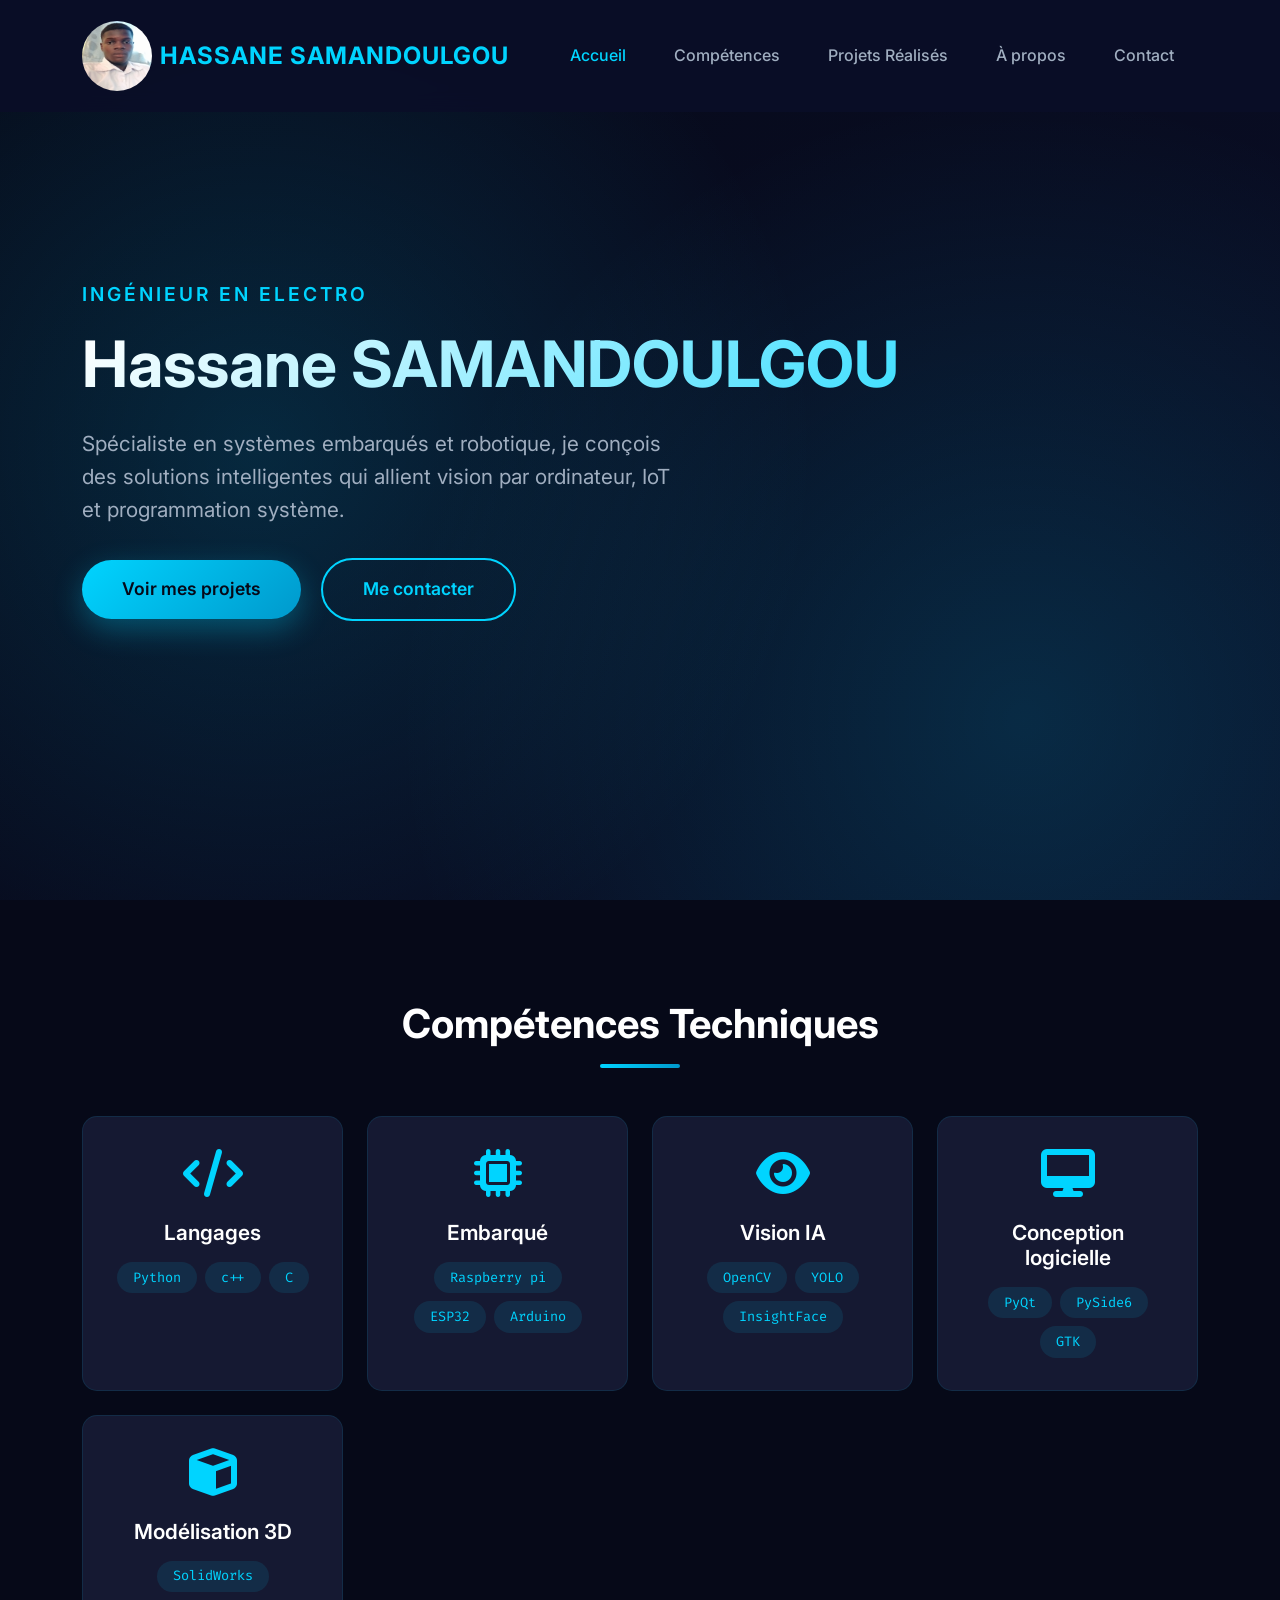
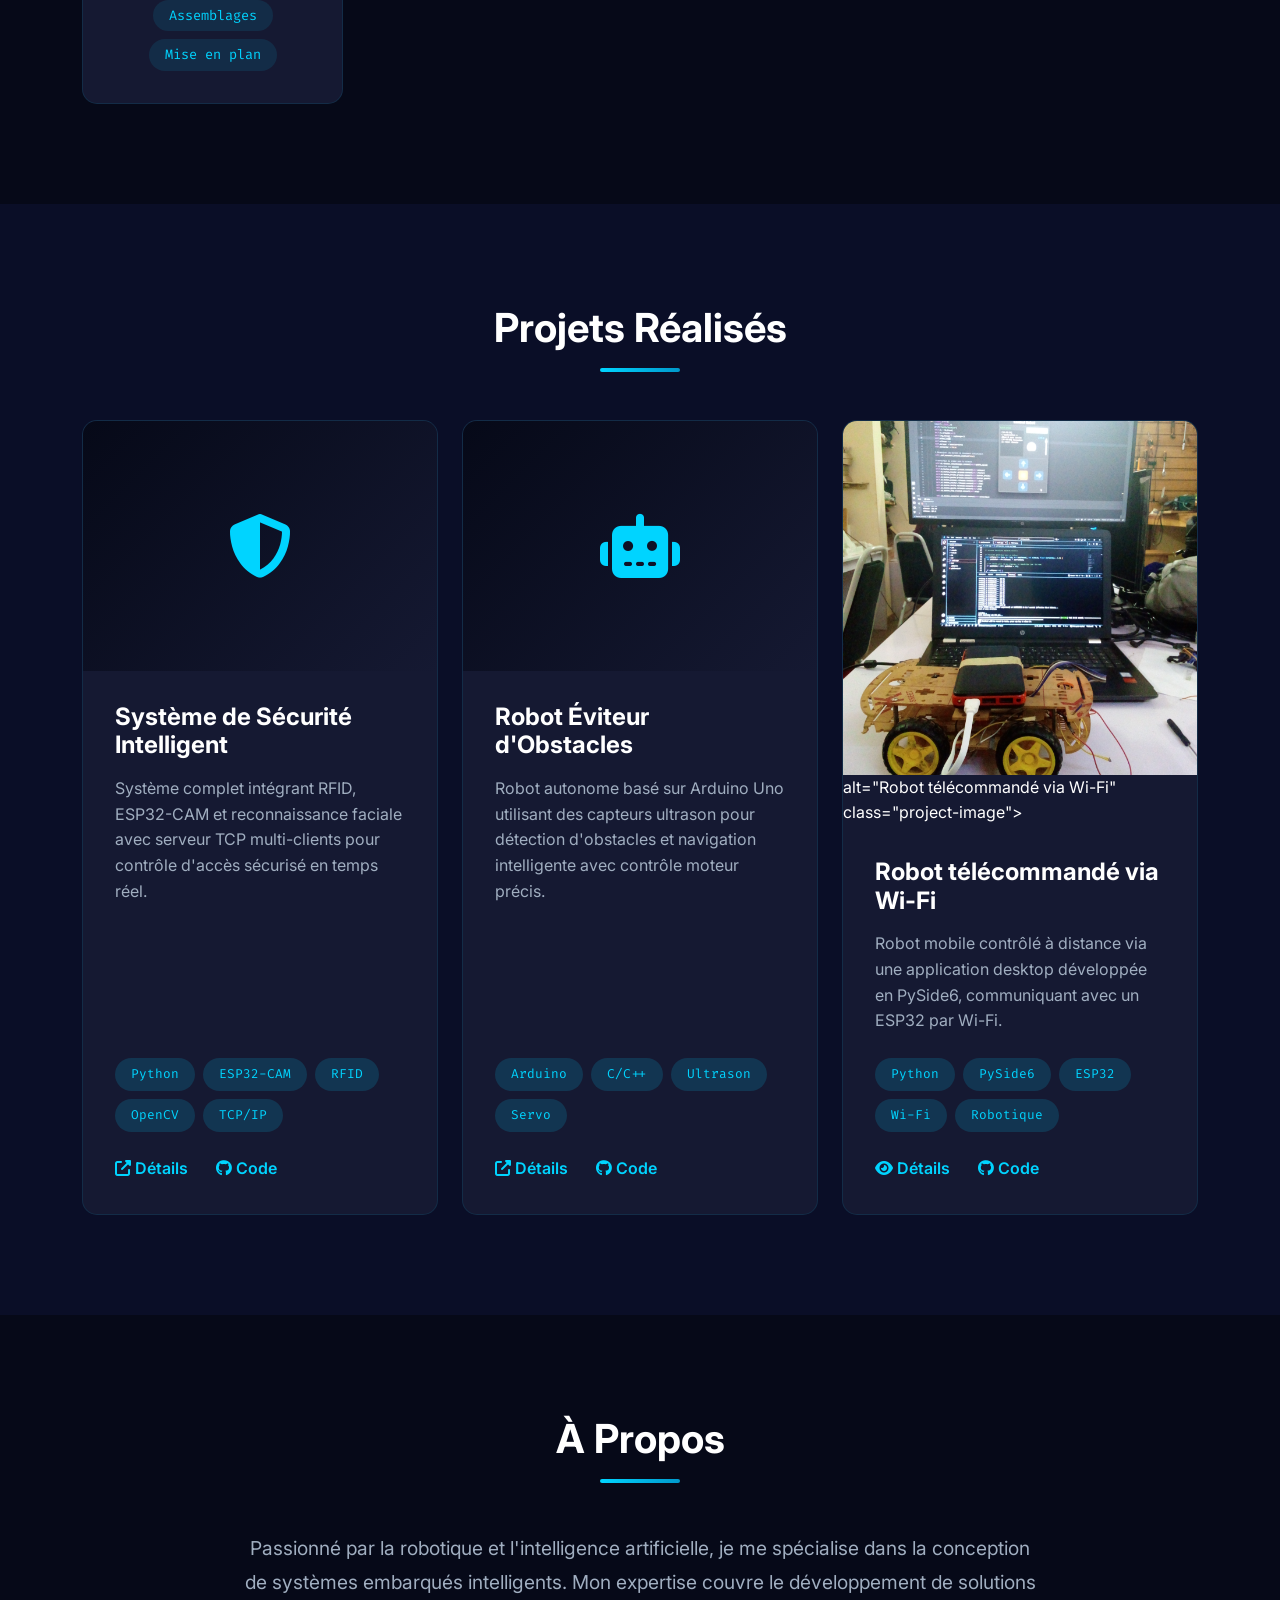
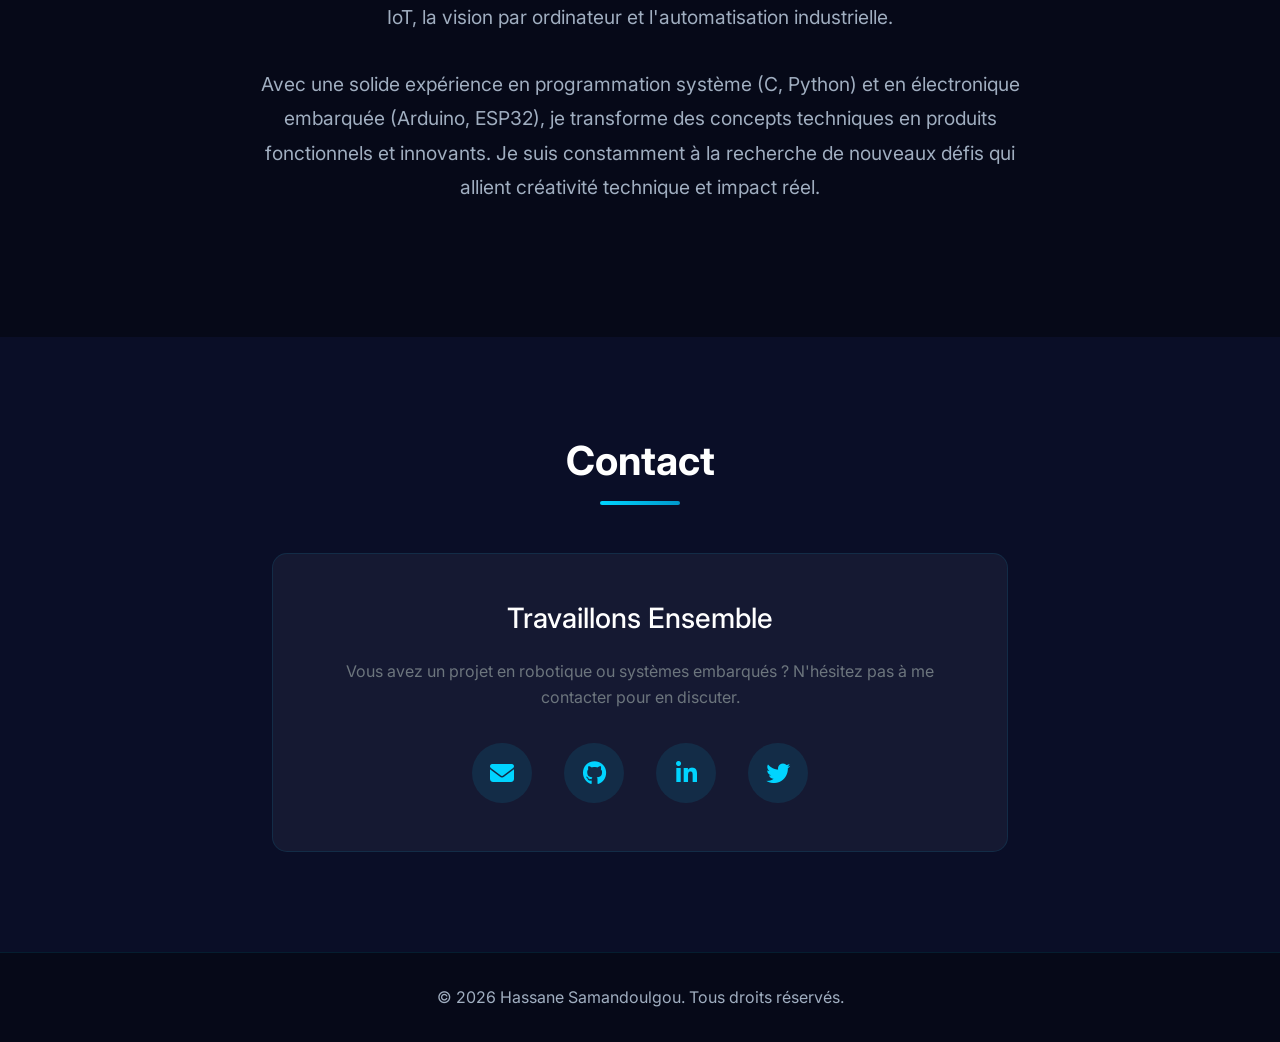
==== index.html @ 075645a4 "corection chemin d'image et video" ====
<!DOCTYPE html>
<html lang="fr">
<head>
    <meta charset="UTF-8">
    <meta name="viewport" content="width=device-width, initial-scale=1.0"> <!--adapte la page à la largeur de l’écran-->
    <meta name="description" content="Portfolio de Hassane Samandoulgou - Ingénieur Robotique & Systèmes Embarqués">
    <title>Hassane Samandoulgou | Ingénieur Robotique</title>
    
    <!-- Bootstrap 5 -->
    <link href="https://cdnjs.cloudflare.com/ajax/libs/bootstrap/5.3.2/css/bootstrap.min.css" rel="stylesheet">
    
    <!-- Font Awesome -->
    <link href="https://cdnjs.cloudflare.com/ajax/libs/font-awesome/6.4.2/css/all.min.css" rel="stylesheet">
    
    <!-- Google Fonts -->
    <link href="https://fonts.googleapis.com/css2?family=Inter:wght@300;400;500;600;700&family=Fira+Code:wght@400;500&display=swap" rel="stylesheet">
    
    <link rel="stylesheet" href="assets/css/style.css">

  

    </head>
<body>

    <!-- ===== Barre de navigation ===== -->
    <nav class="navbar navbar-expand-lg navbar-dark fixed-top"> <!-- déclare une barre de navigation Bootstrap-->
        <div class="container">
            <a class="navbar-brand d-flex align-items-center" href="#hero">
            <!-- Photo d'identité -->
            <img src="assets/images/profile/photo.png" 
                alt="Photo de Hassane Samandoulgou" 
                class="rounded-circle me-2" 
                width="70" 
                height="70">
            
            <span class="fw-bold">Hassane Samandoulgou</span>
        </a>
            <button class="navbar-toggler" type="button" data-bs-toggle="collapse" data-bs-target="#navbarNav"
                    aria-controls="navbarNav" aria-expanded="false" aria-label="Basculer la navigation">
                <span class="navbar-toggler-icon"></span>
            </button>
            <div class="collapse navbar-collapse" id="navbarNav">
                <ul class="navbar-nav ms-auto">
                    <li class="nav-item">
                        <a class="nav-link active" href="#hero">Accueil</a>
                    </li>
                    <li class="nav-item">
                        <a class="nav-link" href="#skills">Compétences</a>
                    </li>
                    <li class="nav-item">
                        <a class="nav-link" href="#projects">Projets Réalisés</a>
                    </li>
                    <li class="nav-item">
                        <a class="nav-link" href="#about">À propos</a>
                    </li>
                    <li class="nav-item">
                        <a class="nav-link" href="#contact">Contact</a>
                    </li>
                </ul>
            </div>
        </div>
    </nav>

    <!-- ===== HERO SECTION ===== -->
    <section id="hero">
        <div class="hero-bg"></div>
        <div class="container">
            <div class="row align-items-center">
                <div class="col-lg-12 hero-content">
                    <p class="hero-subtitle fade-in">Ingénieur en Electronique et Informatique industrielle</p>
                    <h1 class="hero-title fade-in">Hassane SAMANDOULGOU</h1>
                    <p class="hero-description fade-in">
                        Spécialiste en systèmes embarqués et robotique, je conçois des solutions intelligentes 
                        qui allient vision par ordinateur, IoT et programmation système.
                    </p>
                    <div class="fade-in">
                        <a href="#projects" class="btn btn-primary-custom me-3">Voir mes projets</a>
                        <a href="#contact" class="btn btn-outline-custom">Me contacter</a>
                    </div>
                </div>
            </div>
        </div>
    </section>

    <!-- ===== SKILLS SECTION ===== -->
    <section id="skills">
        <div class="container">
            <h2 class="section-title fade-in">Compétences Techniques</h2>
            <div class="row g-4">

            <!-- Création des  Cartes compétences -->

                <!-- Langage de programmation -->
                <div class="col-md-6 col-lg-3">
                    <div class="skill-card fade-in">
                        <i class="fas fa-code skill-icon"></i>
                        <h4>Langages</h4>
                        <div class="skill-tags">
                            <span class="skill-tag">Python</span>
                            <span class="skill-tag">c++</span>
                            <span class="skill-tag">C</span>
                            
                        </div>
                    </div>
                </div>

                <!-- Systeme embarquées -->
                <div class="col-md-6 col-lg-3">
                    <div class="skill-card fade-in">
                        <i class="fas fa-microchip skill-icon"></i>
                        <h4>Embarqué</h4>
                        <div class="skill-tags">
                            <span class="skill-tag">Raspberry pi</span>
                            <span class="skill-tag">ESP32</span>
                            <span class="skill-tag">Arduino</span>

                        </div>
                    </div>
                </div>

                <!-- Vision par ordinateur -->
                <div class="col-md-6 col-lg-3">
                    <div class="skill-card fade-in">
                        <i class="fas fa-eye skill-icon"></i>
                        <h4>Vision IA</h4>
                        <div class="skill-tags">
                            <span class="skill-tag">OpenCV</span>
                            <span class="skill-tag">YOLO</span>
                            <span class="skill-tag">InsightFace</span>
                        </div>
                    </div>
                </div>

                <!-- Conception de logiciels bureautiques -->
                <div class="col-md-6 col-lg-3">
                    <div class="skill-card fade-in">
                        <i class="fas fa-desktop skill-icon"></i>

                        <h4>Conception logicielle</h4>
                        <div class="skill-tags">
                            <span class="skill-tag">PyQt</span>
                            <span class="skill-tag">PySide6</span>
                            <span class="skill-tag">GTK</span>
                        </div>
                    </div>
                </div>

                <!-- Modélisation 3D -->
                <div class="col-md-6 col-lg-3">
                    <div class="skill-card fade-in">
                        <i class="fas fa-cube skill-icon"></i>
                        <h4>Modélisation 3D</h4>
                        <div class="skill-tags">
                            <span class="skill-tag">SolidWorks</span>
                            <span class="skill-tag">Assemblages</span>
                            <span class="skill-tag">Mise en plan</span>
                        </div>
                    </div>
                </div>



            </div>
        </div>
    </section>

    <!-- ===== PROJECTS SECTION ===== -->
    <section id="projects">
        <div class="container">
            <h2 class="section-title fade-in">Projets Réalisés</h2>
            <div class="row g-4">
                <!-- Project 1 -->
                <div class="col-lg-4 col-md-6">
                    <div class="project-card fade-in">
                        <div class="project-image">
                            <i class="fas fa-shield-alt"></i>
                        </div>
                        <div class="project-content">
                            <h3 class="project-title">Système de Sécurité Intelligent</h3>
                            <p class="project-description">
                                Système complet intégrant RFID, ESP32-CAM et reconnaissance faciale avec serveur 
                                TCP multi-clients pour contrôle d'accès sécurisé en temps réel.
                            </p>
                            <div class="project-tags">
                                <span class="project-tag">Python</span>
                                <span class="project-tag">ESP32-CAM</span>
                                <span class="project-tag">RFID</span>
                                <span class="project-tag">OpenCV</span>
                                <span class="project-tag">TCP/IP</span>
                            </div>
                            <div class="project-links">
                                <a href="#"><i class="fas fa-external-link-alt"></i> Détails</a>
                                <a href="#"><i class="fab fa-github"></i> Code</a>
                            </div>
                        </div>
                    </div>
                </div>

                <!-- Project 2 -->
                <div class="col-lg-4 col-md-6">
                    <div class="project-card fade-in">
                        <div class="project-image">
                            <i class="fas fa-robot"></i>
                        </div>
                        <div class="project-content">
                            <h3 class="project-title">Robot Éviteur d'Obstacles</h3>
                            <p class="project-description">
                                Robot autonome basé sur Arduino Uno utilisant des capteurs ultrason pour 
                                détection d'obstacles et navigation intelligente avec contrôle moteur précis.
                            </p>
                            <div class="project-tags">
                                <span class="project-tag">Arduino</span>
                                <span class="project-tag">C/C++</span>
                                <span class="project-tag">Ultrason</span>
                                <span class="project-tag">Servo</span>
                            </div>
                            <div class="project-links">
                                <a href="#"><i class="fas fa-external-link-alt"></i> Détails</a>
                                <a href="#"><i class="fab fa-github"></i> Code</a>
                            </div>
                        </div>
                    </div>
                </div>

                <!-- Robot teléguider -->
<!-- Robot télécommandé -->
<div class="col-lg-4 col-md-6">
    <div class="project-card fade-in">

                <!-- Image du projet -->
                <img src="assets/robot_telecomander/robot.jpg" alt="Robot Télécommande">
                    alt="Robot télécommandé via Wi-Fi"
                    class="project-image">
                <div class="project-content">
                    <h3 class="project-title">Robot télécommandé via Wi-Fi</h3>
                    <p class="project-description">
                        Robot mobile contrôlé à distance via une application desktop
                        développée en PySide6, communiquant avec un ESP32 par Wi-Fi.
                    </p>
                    <div class="project-tags">
                        <span class="project-tag">Python</span>
                        <span class="project-tag">PySide6</span>
                        <span class="project-tag">ESP32</span>
                        <span class="project-tag">Wi-Fi</span>
                        <span class="project-tag">Robotique</span>
                    </div>
                    <div class="project-links">
                        <a href="projects/robot-telecommande.html">
                            <i class="fas fa-eye"></i> Détails
                        </a>
                        <a href="https://github.com/SamKader/robot-telecomander.git"
                        target="_blank" rel="noopener noreferrer">
                            <i class="fab fa-github"></i> Code
                        </a>
                    </div>
                </div>
            </div>
        </div>


            </div>
        </div>
    </section>

    <!-- ===== ABOUT SECTION ===== -->
    <section id="about">
        <div class="container">
            <h2 class="section-title fade-in">À Propos</h2>
            <div class="about-content fade-in">
                <p class="about-text">
                    Passionné par la robotique et l'intelligence artificielle, je me spécialise dans la conception 
                    de systèmes embarqués intelligents. Mon expertise couvre le développement de solutions IoT, 
                    la vision par ordinateur et l'automatisation industrielle.
                </p>
                <p class="about-text">
                    Avec une solide expérience en programmation système (C, Python) et en électronique embarquée 
                    (Arduino, ESP32), je transforme des concepts techniques en produits fonctionnels et innovants. 
                    Je suis constamment à la recherche de nouveaux défis qui allient créativité technique et impact réel.
                </p>
            </div>
        </div>
    </section>

    <!-- ===== CONTACT SECTION ===== -->
    <section id="contact">
        <div class="container">
            <h2 class="section-title fade-in">Contact</h2>
            <div class="row justify-content-center">
                <div class="col-lg-8">
                    <div class="contact-card fade-in">
                        <h3 class="mb-4">Travaillons Ensemble</h3>
                        <p class="text-secondary mb-4">
                            Vous avez un projet en robotique ou systèmes embarqués ? 
                            N'hésitez pas à me contacter pour en discuter.
                        </p>
                        <div class="social-links">
                            <a href="mailto:kadersamandoulgou15@gmail.com" class="social-link" title="Email">
                                <i class="fas fa-envelope"></i>
                            </a>
                            <a href="https://github.com/SamKader" class="social-link" title="GitHub" target="_blank" rel="noopener noreferrer">
                                <i class="fab fa-github"></i>
                            </a>
                            <a href="https://www.linkedin.com/in/hassane-samandoulgou-aab834370" class="social-link" title="LinkedIn" target="_blank" rel="noopener noreferrer">
                                <i class="fab fa-linkedin-in"></i>
                            </a>
                            <a href="https://twitter.com/kadersamandoulgou" class="social-link" title="Twitter" target="_blank" rel="noopener noreferrer">
                                <i class="fab fa-twitter"></i>
                            </a>
                        </div>
                    </div>
                </div>
            </div>
        </div>
    </section>

    <!-- ===== FOOTER ===== -->
    <footer>
        <div class="container">
            <p>&copy; 2026 Hassane Samandoulgou. Tous droits réservés.</p>
        </div>
    </footer>

    <!-- Bootstrap JS -->
    <script src="https://cdnjs.cloudflare.com/ajax/libs/bootstrap/5.3.2/js/bootstrap.bundle.min.js"></script>
    <script src="assets/js/script.js"></script>
</body>
</html>
---- assets/css/style.css ----
/* ===== VARIABLES & RESET ===== */
        :root {
            --primary-color: #00d4ff;
            --secondary-color: #0099cc;
            --bg-dark: #0a0e27;
            --bg-darker: #060918;
            --bg-card: #151932;
            --text-primary: #ffffff;
            --text-secondary: #a0aec0;
            --accent-glow: rgba(0, 212, 255, 0.15);
        }

        * {
            margin: 0;
            padding: 0;
            box-sizing: border-box;
        }

        body {
            font-family: 'Inter', sans-serif;
            background-color: var(--bg-dark);
            color: var(--text-primary);
            line-height: 1.6;
            overflow-x: hidden;
        }

        /* ===== SCROLLBAR ===== */
        ::-webkit-scrollbar {
            width: 10px;
        }

        ::-webkit-scrollbar-track {
            background: var(--bg-darker);
        }

        ::-webkit-scrollbar-thumb {
            background: var(--primary-color);
            border-radius: 5px;
        }

        /* ===== NAVBAR ===== */
        .navbar {
            background: rgba(10, 14, 39, 0.95);
            backdrop-filter: blur(10px);
            padding: 1rem 0;
            transition: all 0.3s ease;
        }

        .navbar.scrolled {
            box-shadow: 0 4px 30px rgba(0, 212, 255, 0.1);
        }

        .navbar-brand {
            font-weight: 700;
            font-size: 1.5rem;
            color: var(--primary-color) !important;
            text-transform: uppercase;
            letter-spacing: 1px;
        }

        .nav-link {
            color: var(--text-secondary) !important;
            font-weight: 500;
            margin: 0 1rem;
            transition: all 0.3s ease;
            position: relative;
        }

        .nav-link:hover, .nav-link.active {
            color: var(--primary-color) !important;
        }

        .nav-link::after {
            content: '';
            position: absolute;
            bottom: -5px;
            left: 0;
            width: 0;
            height: 2px;
            background: var(--primary-color);
            transition: width 0.3s ease;
        }

        .nav-link:hover::after {
            width: 100%;
        }

        /* ===== HERO SECTION ===== */
        #hero {
            min-height: 100vh;
            display: flex;
            align-items: center;
            position: relative;
            background: linear-gradient(135deg, var(--bg-darker) 0%, var(--bg-dark) 100%);
            overflow: hidden;
        }

        .hero-bg {
            position: absolute;
            top: 0;
            left: 0;
            width: 100%;
            height: 100%;
            background-image: 
                radial-gradient(circle at 20% 50%, var(--accent-glow) 0%, transparent 50%),
                radial-gradient(circle at 80% 80%, var(--accent-glow) 0%, transparent 50%);
            animation: float 10s ease-in-out infinite;
        }

        @keyframes float {
            0%, 100% { transform: translateY(0px); }
            50% { transform: translateY(-20px); }
        }

        .hero-content {
            position: relative;
            z-index: 2;
        }

        .hero-subtitle {
            color: var(--primary-color);
            font-size: 1.2rem;
            font-weight: 600;
            margin-bottom: 1rem;
            text-transform: uppercase;
            letter-spacing: 3px;
        }

        .hero-title {
            font-size: 4rem;
            font-weight: 700;
            margin-bottom: 1.5rem;
            background: linear-gradient(135deg, var(--text-primary) 0%, var(--primary-color) 100%);
            -webkit-background-clip: text;
            -webkit-text-fill-color: transparent;
            background-clip: text;
        }

        .hero-description {
            font-size: 1.3rem;
            color: var(--text-secondary);
            margin-bottom: 2rem;
            max-width: 600px;
        }

        .btn-primary-custom {
            background: linear-gradient(135deg, var(--primary-color) 0%, var(--secondary-color) 100%);
            border: none;
            padding: 1rem 2.5rem;
            font-size: 1.1rem;
            font-weight: 600;
            border-radius: 50px;
            color: var(--bg-darker);
            transition: all 0.3s ease;
            box-shadow: 0 10px 30px rgba(0, 212, 255, 0.3);
        }

        .btn-primary-custom:hover {
            transform: translateY(-3px);
            box-shadow: 0 15px 40px rgba(0, 212, 255, 0.5);
        }

        .btn-outline-custom {
            border: 2px solid var(--primary-color);
            color: var(--primary-color);
            padding: 1rem 2.5rem;
            font-size: 1.1rem;
            font-weight: 600;
            border-radius: 50px;
            background: transparent;
            transition: all 0.3s ease;
        }

        .btn-outline-custom:hover {
            background: var(--primary-color);
            color: var(--bg-darker);
            transform: translateY(-3px);
        }

        /* ===== SECTION STYLES ===== */
        section {
            padding: 100px 0;
            position: relative;
        }

        .section-title {
            font-size: 2.5rem;
            font-weight: 700;
            text-align: center;
            margin-bottom: 3rem;
            position: relative;
        }

        .section-title::after {
            content: '';
            display: block;
            width: 80px;
            height: 4px;
            background: linear-gradient(90deg, var(--primary-color), var(--secondary-color));
            margin: 1rem auto;
            border-radius: 2px;
        }

        /* ===== SKILLS SECTION ===== */
        #skills {
            background: var(--bg-darker);
        }

        .skill-card {
            background: var(--bg-card);
            border-radius: 15px;
            padding: 2rem;
            text-align: center;
            transition: all 0.3s ease;
            border: 1px solid rgba(0, 212, 255, 0.1);
            height: 100%;
        }

        .skill-card:hover {
            transform: translateY(-10px);
            box-shadow: 0 20px 40px rgba(0, 212, 255, 0.2);
            border-color: var(--primary-color);
        }

        .skill-icon {
            font-size: 3rem;
            color: var(--primary-color);
            margin-bottom: 1.5rem;
        }

        .skill-card h4 {
            font-size: 1.3rem;
            font-weight: 600;
            margin-bottom: 1rem;
        }

        .skill-tags {
            display: flex;
            flex-wrap: wrap;
            gap: 0.5rem;
            justify-content: center;
        }

        .skill-tag {
            background: rgba(0, 212, 255, 0.1);
            color: var(--primary-color);
            padding: 0.3rem 1rem;
            border-radius: 20px;
            font-size: 0.85rem;
            font-family: 'Fira Code', monospace;
        }

        /* ===== PROJECTS SECTION ===== */
        .project-card {
            background: var(--bg-card);
            border-radius: 15px;
            overflow: hidden;
            transition: all 0.3s ease;
            border: 1px solid rgba(0, 212, 255, 0.1);
            height: 100%;
            display: flex;
            flex-direction: column;
        }

        .project-card:hover {
            transform: translateY(-10px);
            box-shadow: 0 20px 40px rgba(0, 212, 255, 0.3);
            border-color: var(--primary-color);
        }

        .project-image {
            width: 100%;
            height: 250px;
            object-fit: cover;
            background: linear-gradient(135deg, var(--bg-darker) 0%, var(--bg-card) 100%);
            display: flex;
            align-items: center;
            justify-content: center;
            font-size: 4rem;
            color: var(--primary-color);
        }

        .project-content {
            padding: 2rem;
            flex-grow: 1;
            display: flex;
            flex-direction: column;
        }

        .project-title {
            font-size: 1.5rem;
            font-weight: 700;
            margin-bottom: 1rem;
            color: var(--text-primary);
        }

        .project-description {
            color: var(--text-secondary);
            margin-bottom: 1.5rem;
            flex-grow: 1;
        }

        .project-tags {
            display: flex;
            flex-wrap: wrap;
            gap: 0.5rem;
            margin-bottom: 1.5rem;
        }

        .project-tag {
            background: rgba(0, 212, 255, 0.15);
            color: var(--primary-color);
            padding: 0.4rem 1rem;
            border-radius: 20px;
            font-size: 0.8rem;
            font-family: 'Fira Code', monospace;
        }

        .project-links a {
            color: var(--primary-color);
            text-decoration: none;
            margin-right: 1.5rem;
            font-weight: 600;
            transition: all 0.3s ease;
        }

        .project-links a:hover {
            color: var(--text-primary);
        }

        /* ===== ABOUT SECTION ===== */
        #about {
            background: var(--bg-darker);
        }

        .about-content {
            max-width: 800px;
            margin: 0 auto;
            text-align: center;
        }

        .about-text {
            font-size: 1.2rem;
            color: var(--text-secondary);
            line-height: 1.8;
            margin-bottom: 2rem;
        }

        /* ===== CONTACT SECTION ===== */
        .contact-card {
            background: var(--bg-card);
            border-radius: 15px;
            padding: 3rem;
            text-align: center;
            border: 1px solid rgba(0, 212, 255, 0.1);
            transition: all 0.3s ease;
        }

        .contact-card:hover {
            border-color: var(--primary-color);
            box-shadow: 0 20px 40px rgba(0, 212, 255, 0.2);
        }

        .social-links {
            display: flex;
            justify-content: center;
            gap: 2rem;
            margin-top: 2rem;
        }

        .social-link {
            width: 60px;
            height: 60px;
            border-radius: 50%;
            background: rgba(0, 212, 255, 0.1);
            display: flex;
            align-items: center;
            justify-content: center;
            color: var(--primary-color);
            font-size: 1.5rem;
            transition: all 0.3s ease;
            text-decoration: none;
        }

        .social-link:hover {
            background: var(--primary-color);
            color: var(--bg-darker);
            transform: translateY(-5px);
        }

        /* ===== FOOTER ===== */
        footer {
            background: var(--bg-darker);
            padding: 2rem 0;
            text-align: center;
            border-top: 1px solid rgba(0, 212, 255, 0.1);
        }

        footer p {
            color: var(--text-secondary);
            margin: 0;
        }

        /* ===== ANIMATIONS ===== */
        .fade-in {
            opacity: 0;
            transform: translateY(30px);
            transition: all 0.6s ease;
        }

        .fade-in.visible {
            opacity: 1;
            transform: translateY(0);
        }

        /* ===== RESPONSIVE ===== */
        @media (max-width: 768px) {
            .hero-title {
                font-size: 2.5rem;
            }

            .hero-subtitle {
                font-size: 1rem;
            }

            .hero-description {
                font-size: 1.1rem;
            }

            .section-title {
                font-size: 2rem;
            }

            .btn-primary-custom,
            .btn-outline-custom {
                padding: 0.8rem 2rem;
                font-size: 1rem;
            }

            .nav-link {
                margin: 0.5rem 0;
            }
        }
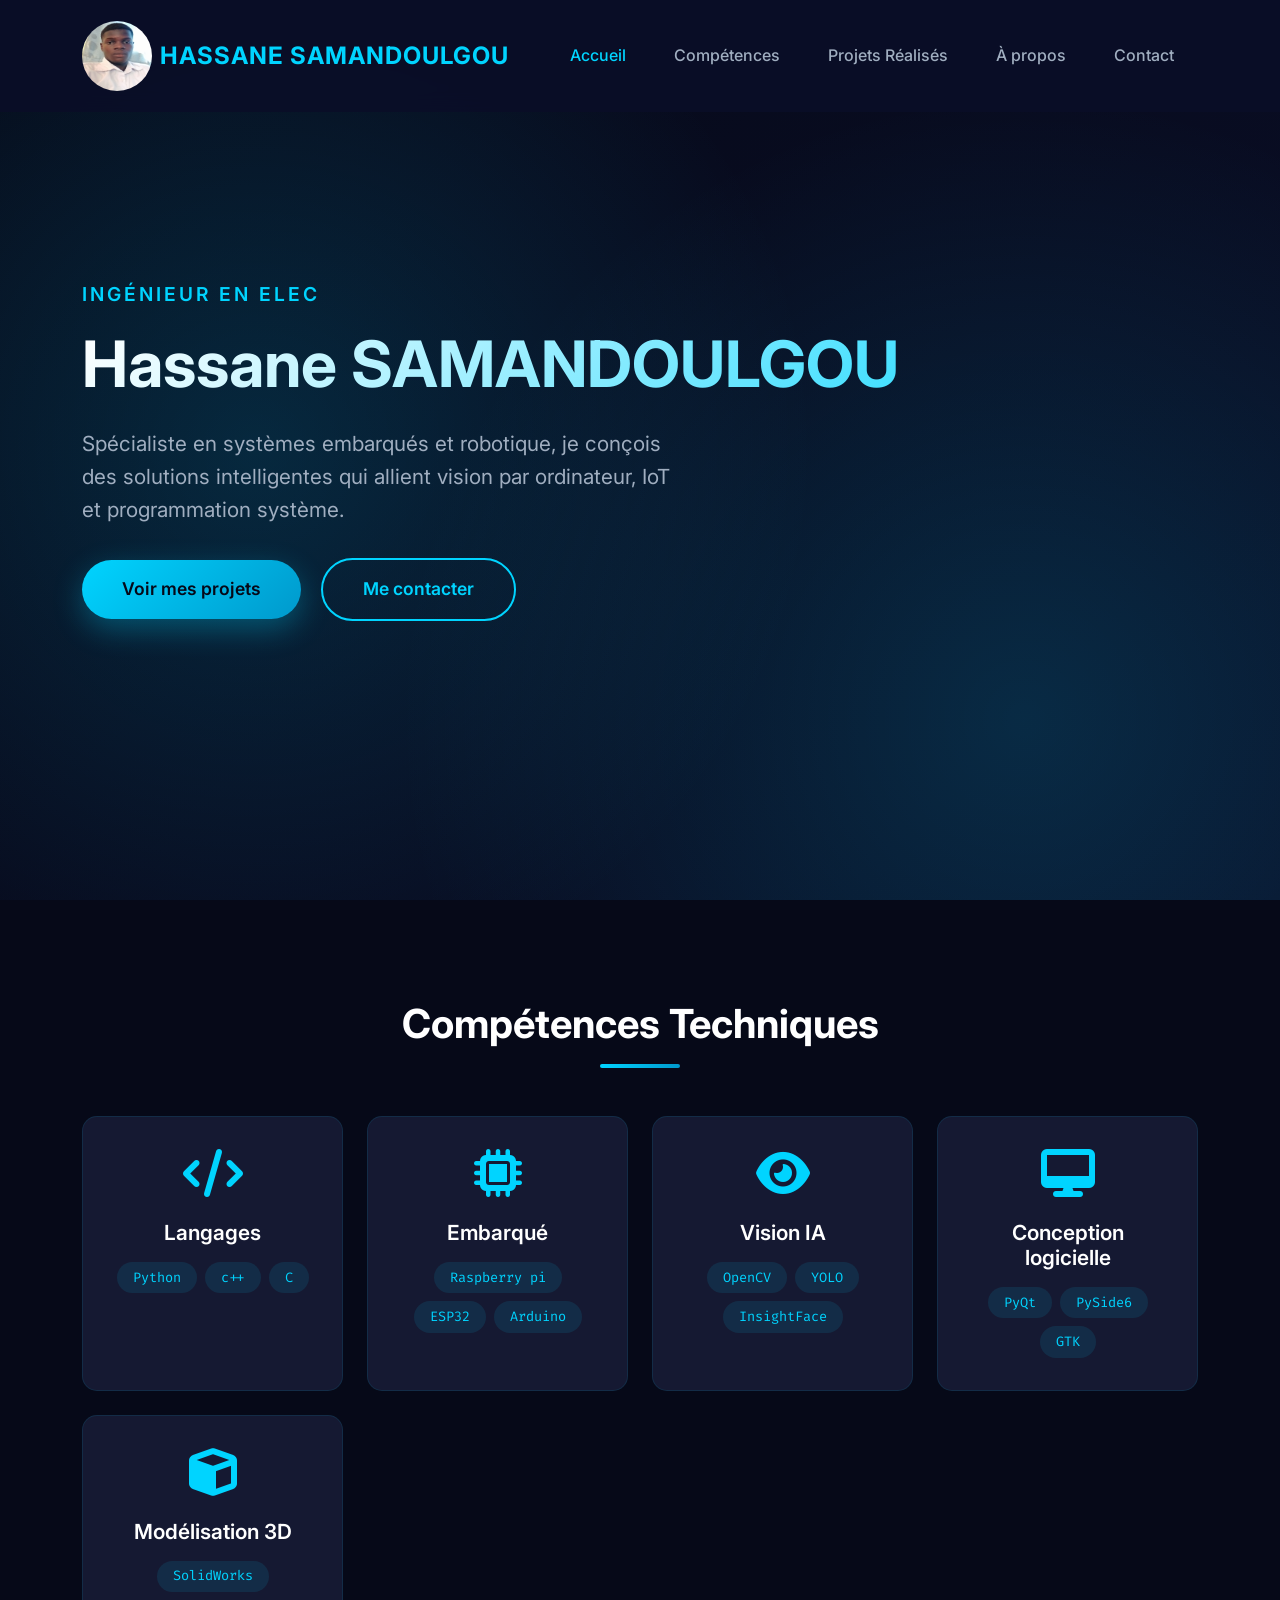
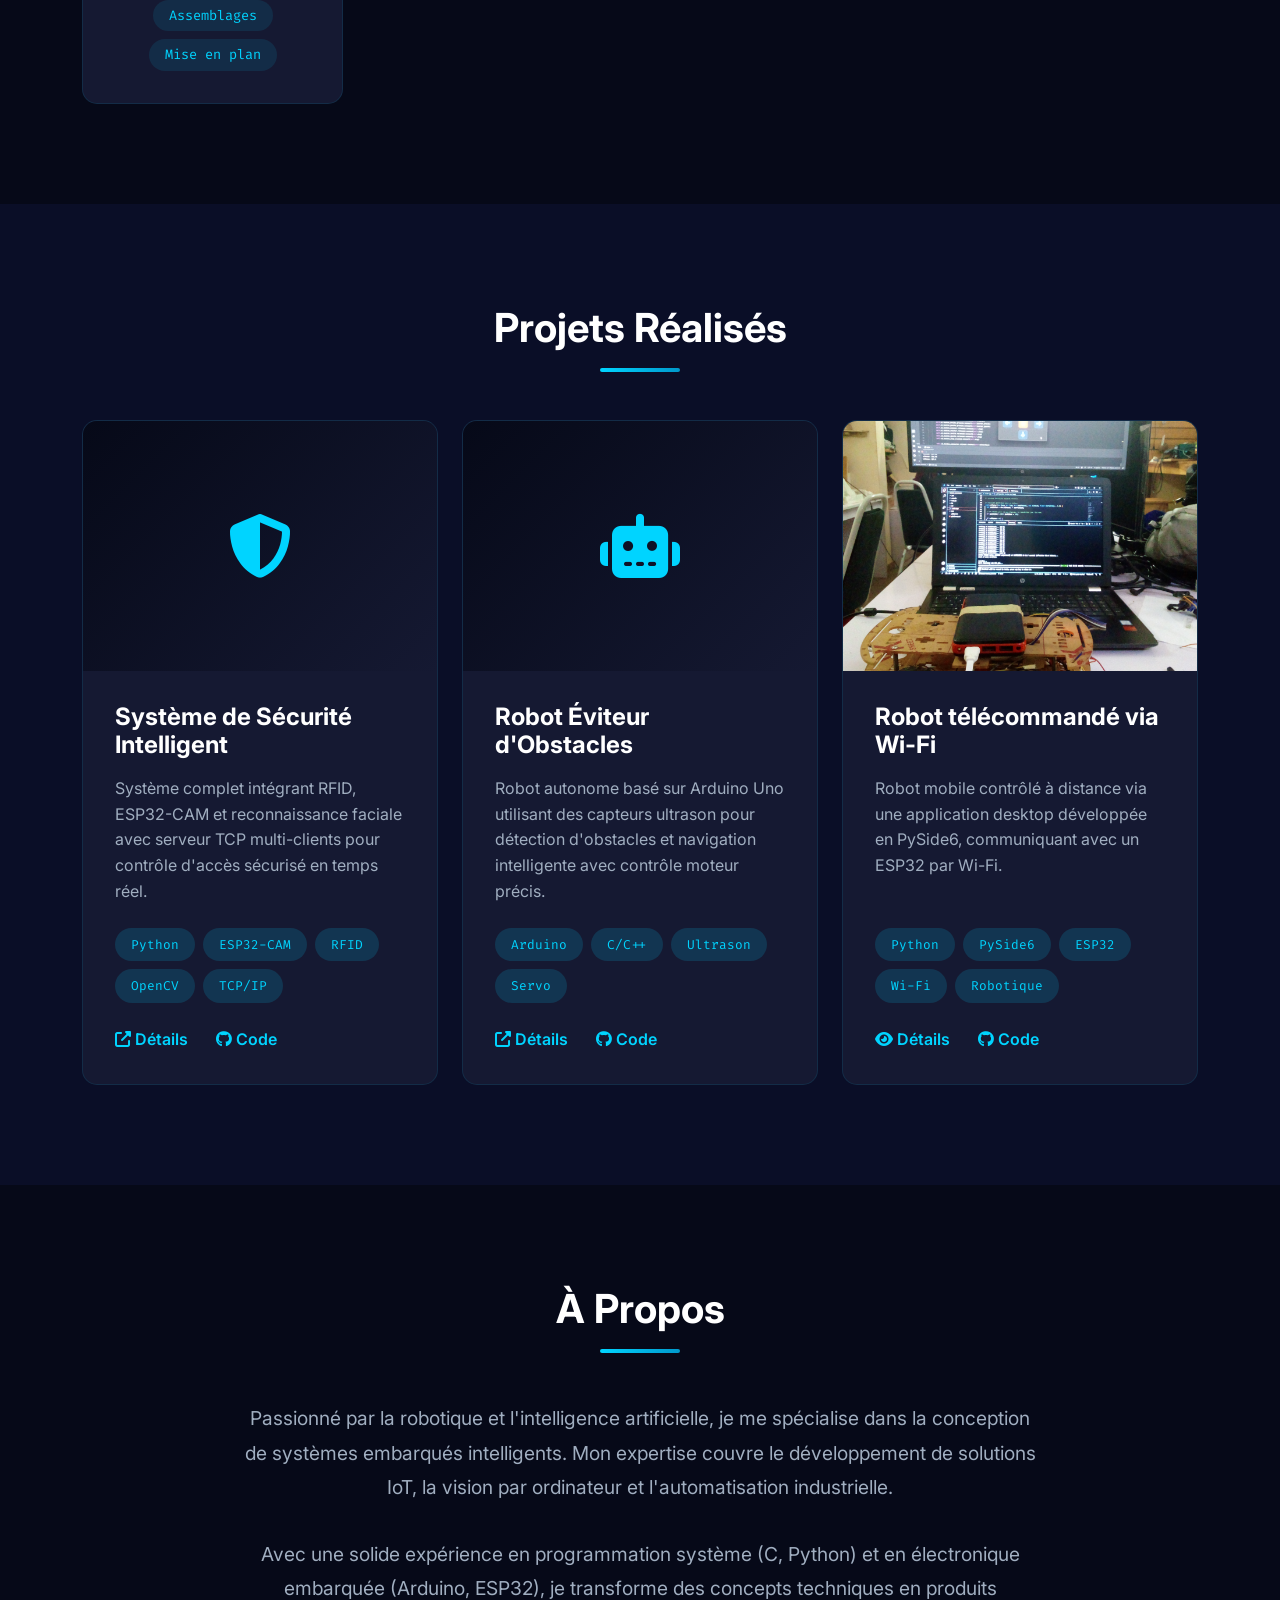
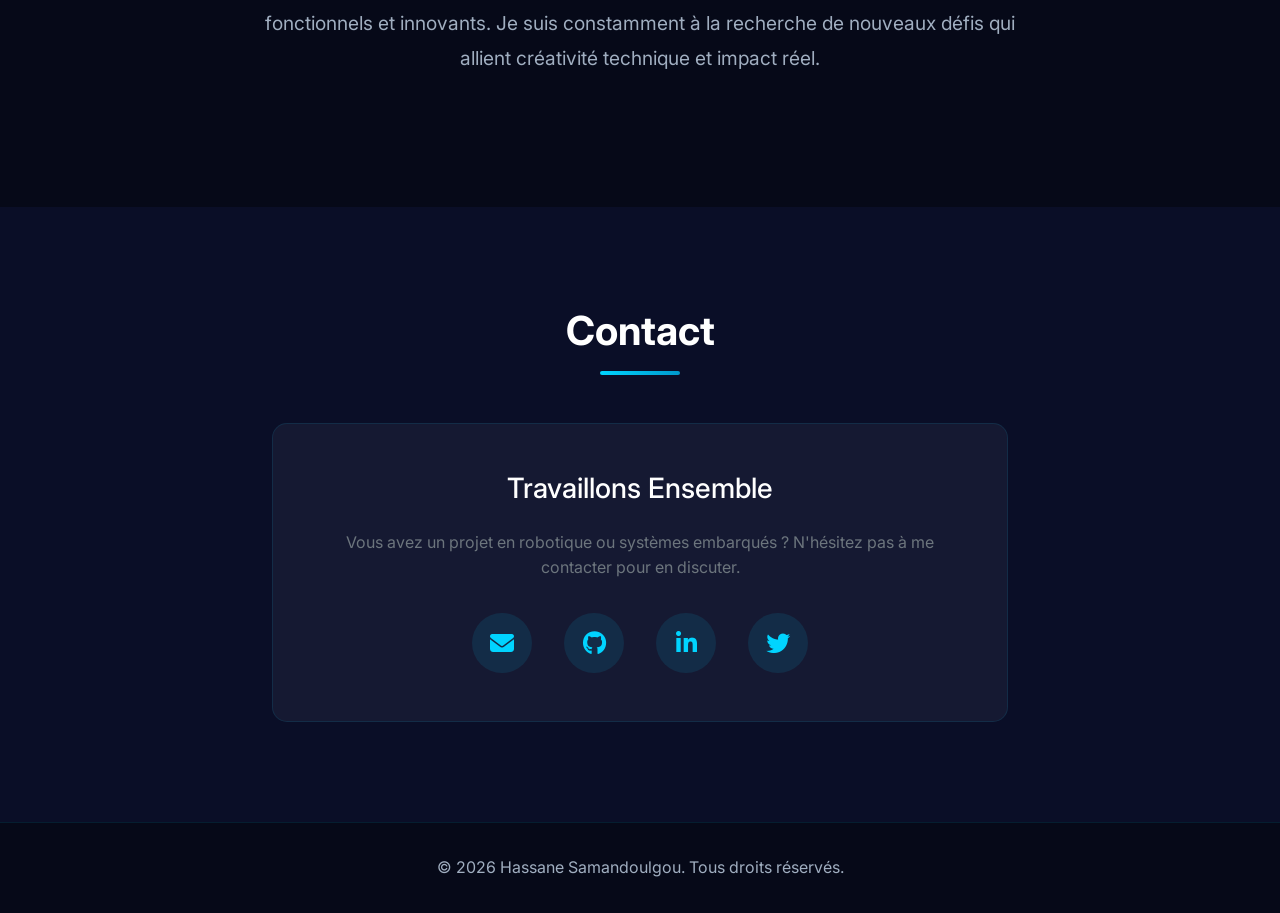
==== commit 94998091: "corection chemin d'image et video" ====
--- a/index.html
+++ b/index.html
@@ -228,8 +228,8 @@
 <div class="col-lg-4 col-md-6">
     <div class="project-card fade-in">
 
-                <!-- Image du projet -->
-                <img src="assets/robot_telecomander/robot.jpg" alt="Robot Télécommande">
+                <!-- Image du projet <img src="assets/robot_telecomander/robot.jpg" alt="Robot Télécommande">-->
+                <img src="assets/robot_telecomander/robot.jpg"
                     alt="Robot télécommandé via Wi-Fi"
                     class="project-image">
                 <div class="project-content">
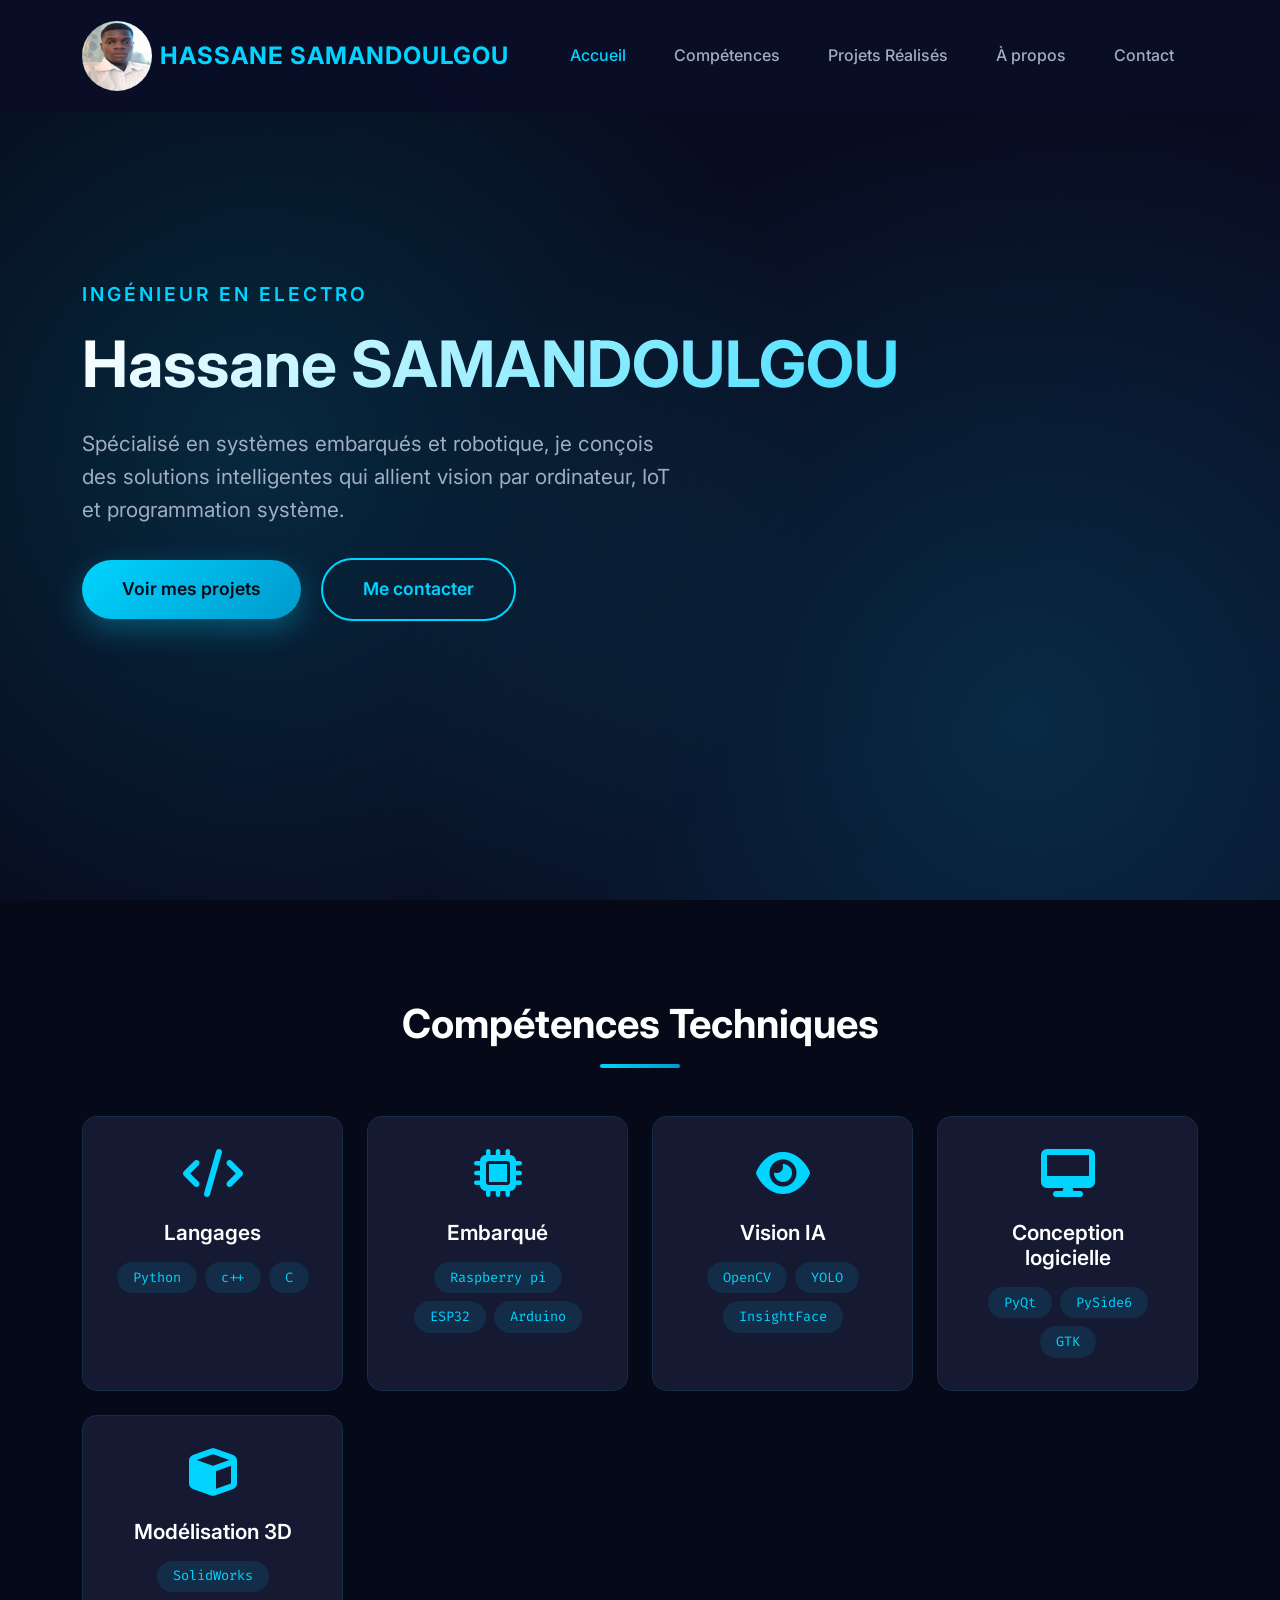
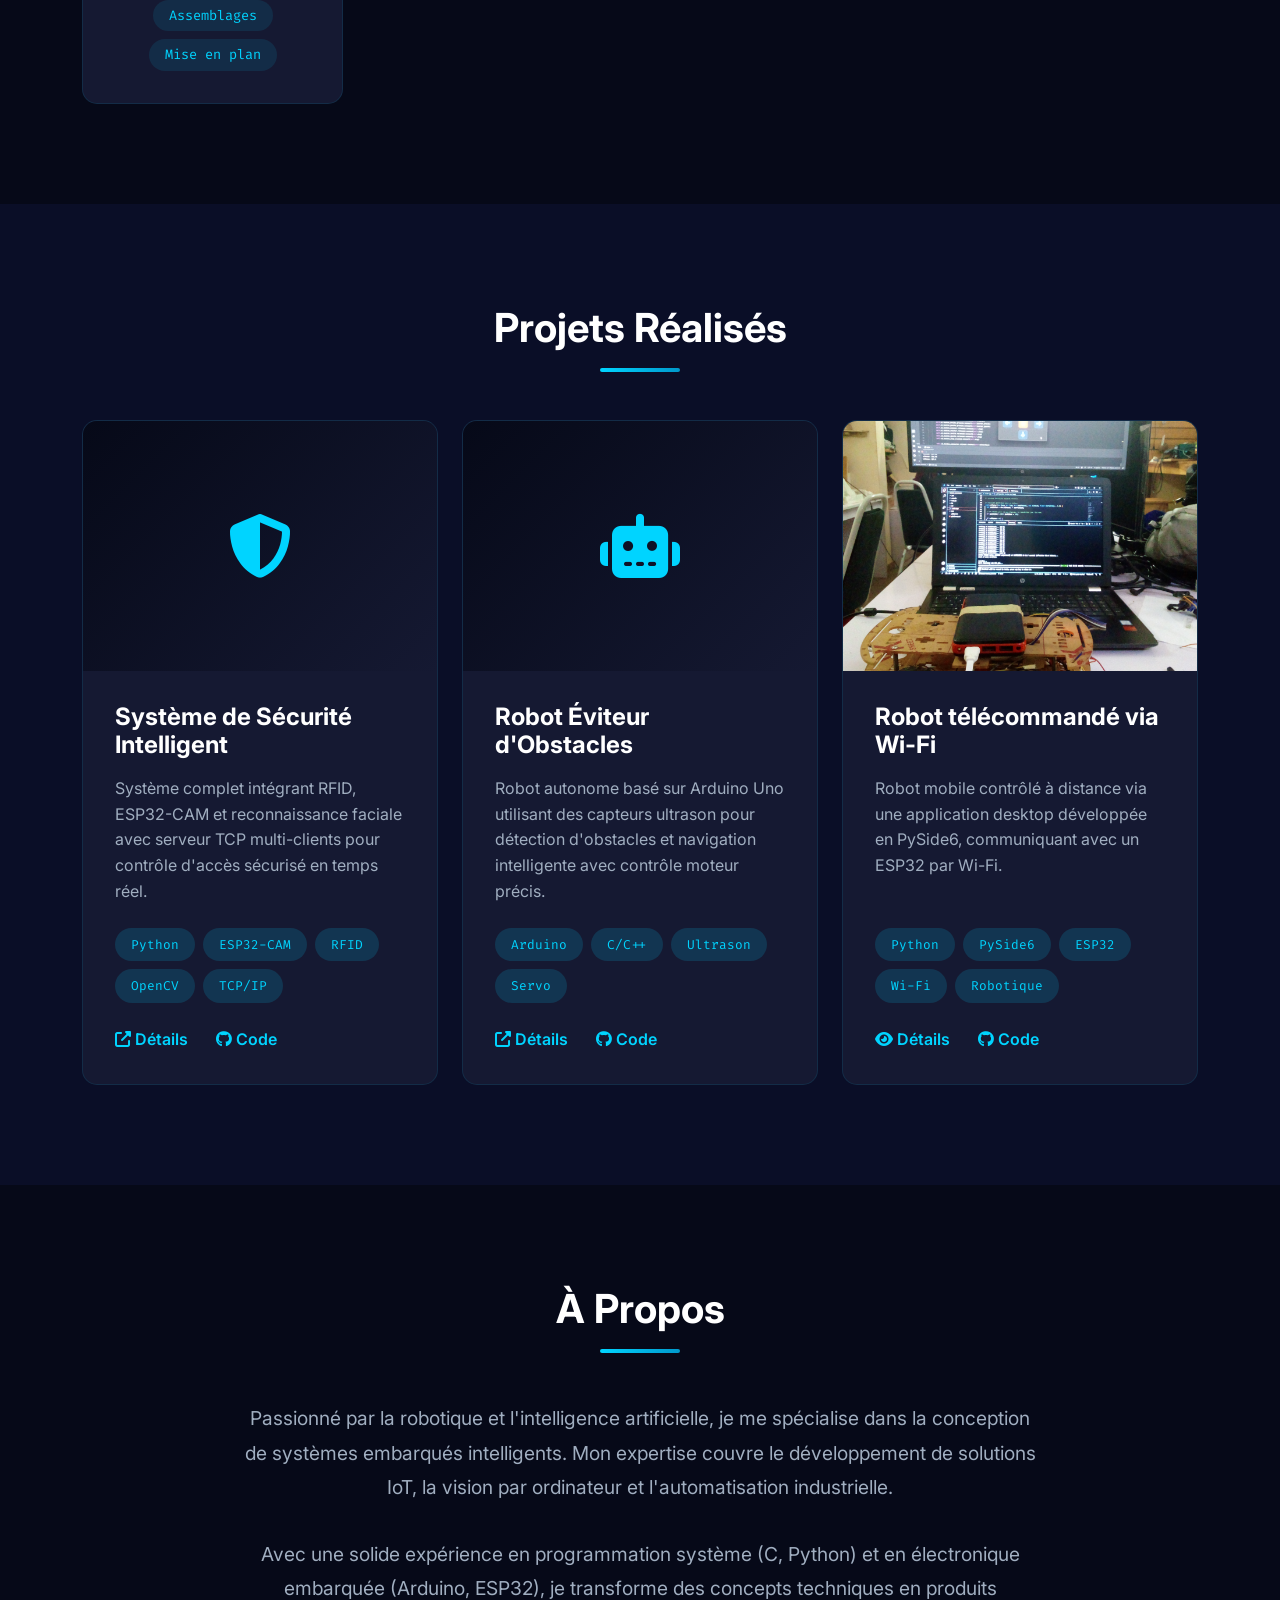
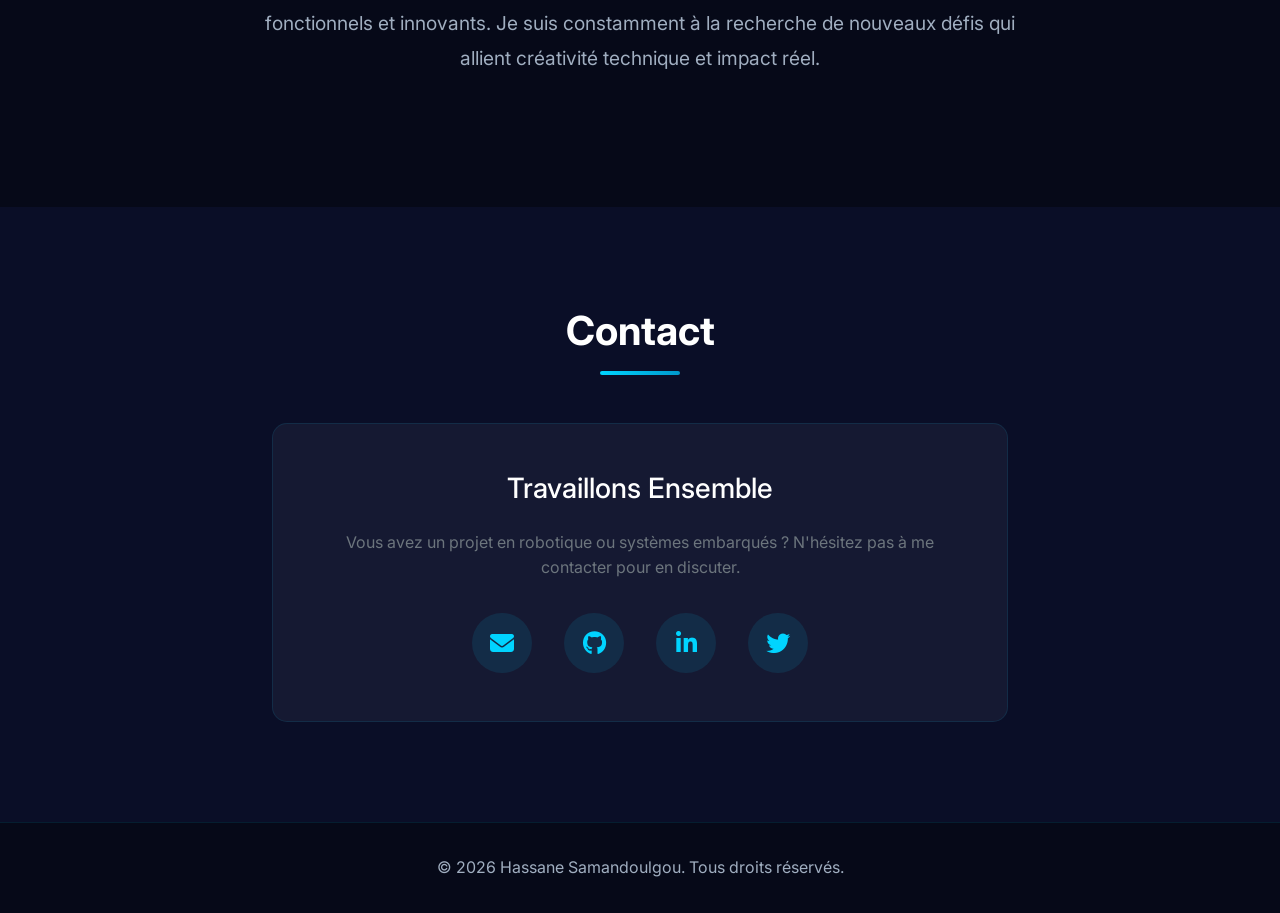
==== commit 85d42113: "amelioration de la partie responsive" ====
--- a/index.html
+++ b/index.html
@@ -5,7 +5,7 @@
     <meta charset="UTF-8">
     <meta name="viewport" content="width=device-width, initial-scale=1.0"> <!--adapte la page à la largeur de l’écran-->
     <meta name="description" content="Portfolio de Hassane Samandoulgou - Ingénieur Robotique & Systèmes Embarqués">
-    <title>Hassane Samandoulgou | Ingénieur Robotique</title>
+    <title>Hassane Samandoulgou | Ingénieur systeme embarquée</title>
     
     <!-- Bootstrap 5 -->
     <link href="https://cdnjs.cloudflare.com/ajax/libs/bootstrap/5.3.2/css/bootstrap.min.css" rel="stylesheet">
@@ -71,7 +71,7 @@
                     <p class="hero-subtitle fade-in">Ingénieur en Electronique et Informatique industrielle</p>
                     <h1 class="hero-title fade-in">Hassane SAMANDOULGOU</h1>
                     <p class="hero-description fade-in">
-                        Spécialiste en systèmes embarqués et robotique, je conçois des solutions intelligentes 
+                        Spécialisé en systèmes embarqués et robotique, je conçois des solutions intelligentes 
                         qui allient vision par ordinateur, IoT et programmation système.
                     </p>
                     <div class="fade-in">
@@ -158,8 +158,6 @@
                         </div>
                     </div>
                 </div>
-
-
 
             </div>
         </div>
@@ -223,45 +221,41 @@
                     </div>
                 </div>
 
-                <!-- Robot teléguider -->
-<!-- Robot télécommandé -->
-<div class="col-lg-4 col-md-6">
-    <div class="project-card fade-in">
-
-                <!-- Image du projet <img src="assets/robot_telecomander/robot.jpg" alt="Robot Télécommande">-->
-                <img src="assets/robot_telecomander/robot.jpg"
-                    alt="Robot télécommandé via Wi-Fi"
-                    class="project-image">
-                <div class="project-content">
-                    <h3 class="project-title">Robot télécommandé via Wi-Fi</h3>
-                    <p class="project-description">
-                        Robot mobile contrôlé à distance via une application desktop
-                        développée en PySide6, communiquant avec un ESP32 par Wi-Fi.
-                    </p>
-                    <div class="project-tags">
-                        <span class="project-tag">Python</span>
-                        <span class="project-tag">PySide6</span>
-                        <span class="project-tag">ESP32</span>
-                        <span class="project-tag">Wi-Fi</span>
-                        <span class="project-tag">Robotique</span>
-                    </div>
-                    <div class="project-links">
-                        <a href="projects/robot-telecommande.html">
-                            <i class="fas fa-eye"></i> Détails
-                        </a>
-                        <a href="https://github.com/SamKader/robot-telecomander.git"
-                        target="_blank" rel="noopener noreferrer">
-                            <i class="fab fa-github"></i> Code
-                        </a>
-                    </div>
-                </div>
-            </div>
-        </div>
-
-
-            </div>
-        </div>
-    </section>
+                <!-- Robot télécommandé -->
+                <div class="col-lg-4 col-md-6">
+                    <div class="project-card fade-in">
+                                <!-- Image du projet <img src="assets/robot_telecomander/robot.jpg" alt="Robot Télécommande">-->
+                                <img src="assets/robot_telecomander/robot.jpg"
+                                    alt="Robot télécommandé via Wi-Fi"
+                                    class="project-image">
+                                <div class="project-content">
+                                    <h3 class="project-title">Robot télécommandé via Wi-Fi</h3>
+                                    <p class="project-description">
+                                        Robot mobile contrôlé à distance via une application desktop
+                                        développée en PySide6, communiquant avec un ESP32 par Wi-Fi.
+                                    </p>
+                                    <div class="project-tags">
+                                        <span class="project-tag">Python</span>
+                                        <span class="project-tag">PySide6</span>
+                                        <span class="project-tag">ESP32</span>
+                                        <span class="project-tag">Wi-Fi</span>
+                                        <span class="project-tag">Robotique</span>
+                                    </div>
+                                    <div class="project-links">
+                                        <a href="projects/robot-telecommande.html">
+                                            <i class="fas fa-eye"></i> Détails
+                                        </a>
+                                        <a href="https://github.com/SamKader/robot-telecomander.git"
+                                        target="_blank" rel="noopener noreferrer">
+                                            <i class="fab fa-github"></i> Code
+                                        </a>
+                                    </div>
+                                </div>
+                            </div>
+                        </div>
+                            </div>
+                        </div>
+                    </section>
 
     <!-- ===== ABOUT SECTION ===== -->
     <section id="about">
--- a/assets/css/style.css
+++ b/assets/css/style.css
@@ -414,30 +414,101 @@
         }
 
         /* ===== RESPONSIVE ===== */
-        @media (max-width: 768px) {
-            .hero-title {
-                font-size: 2.5rem;
-            }
-
-            .hero-subtitle {
-                font-size: 1rem;
-            }
-
-            .hero-description {
-                font-size: 1.1rem;
-            }
-
-            .section-title {
-                font-size: 2rem;
-            }
-
-            .btn-primary-custom,
-            .btn-outline-custom {
-                padding: 0.8rem 2rem;
-                font-size: 1rem;
-            }
-
-            .nav-link {
-                margin: 0.5rem 0;
-            }
-        }+@media (max-width: 768px) {
+
+        /* ===== NAVBAR MOBILE ===== */
+    .navbar {
+        padding: 0.4rem 0.2rem;
+    }
+
+    .navbar-brand img {
+        width: 40px;
+        height: 40px;
+    }
+
+    .navbar-brand span {
+        font-size: 0.9rem;
+        line-height: 1.2;
+    }
+
+    .navbar-toggler {
+        padding: 0.25rem 0.25rem;
+        font-size: 1.2rem;
+    }
+
+    .navbar-collapse {
+        background-color: rgba(10, 10, 20, 0.95);
+        border-radius: 12px;
+        padding: 0.5rem 1rem;
+        margin-top: 0.5rem;
+    }
+
+    .navbar-nav .nav-link {
+        padding: 0.6rem 0;
+        font-size: 0.95rem;
+        text-align: center;
+    }
+
+    /* ===== HERO ===== */
+    #hero {
+        padding-top: 90px; /* compense la navbar fixed */
+        min-height: auto;  /* évite les coupes */
+    }
+
+    .hero-title {
+        font-size: 2rem;
+        line-height: 1.1;
+    }
+
+    .hero-subtitle {
+        font-size: 0.85rem;
+        line-height: 1.3;
+        word-break: break-word; /* évite que le texte déborde */
+        text-align: center;
+    }
+
+    .hero-description {
+        font-size: 1rem;
+        line-height: 1.4;
+        text-align: center;
+    }
+
+    /* ===== Sections ===== */
+    section {
+        padding: 40px 0.8rem;
+    }
+
+    .section-title {
+        font-size: 1.6rem;
+    }
+
+    /* ===== Boutons ===== */
+    .btn-primary-custom,
+    .btn-outline-custom {
+        padding: 0.6rem 1rem;
+        font-size: 0.9rem;
+        display: block;
+        width: 100%;
+        margin-bottom: 0.8rem;
+        text-align: center;
+    }
+
+    /* ===== Vidéos et images ===== */
+    .project-video,
+    .video-container img {
+        width: 100%;
+        height: auto;
+    }
+
+    /* ===== Cartes ===== */
+    .skill-card,
+    .project-card {
+        margin-bottom: 1rem;
+    }
+
+    /* ===== Container ===== */
+    .container {
+        padding-left: 0.8rem;
+        padding-right: 0.8rem;
+    }
+}
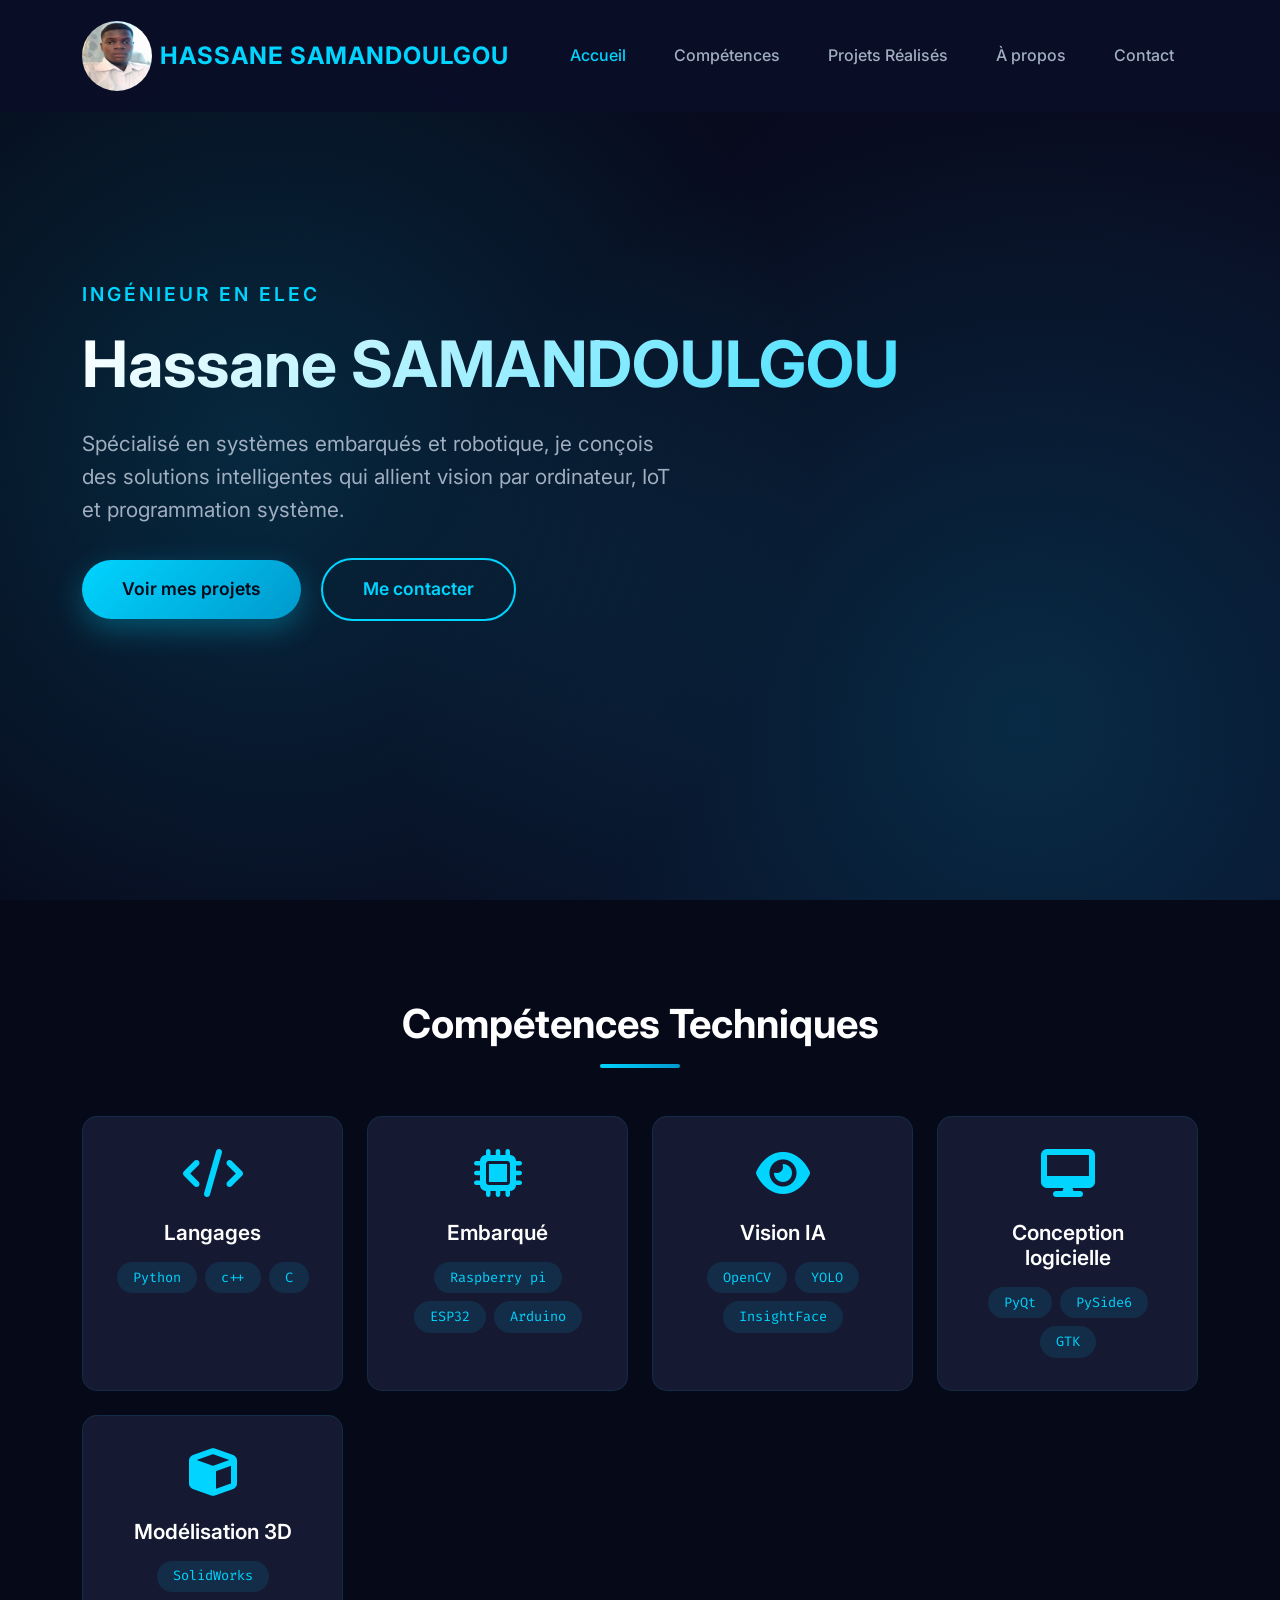
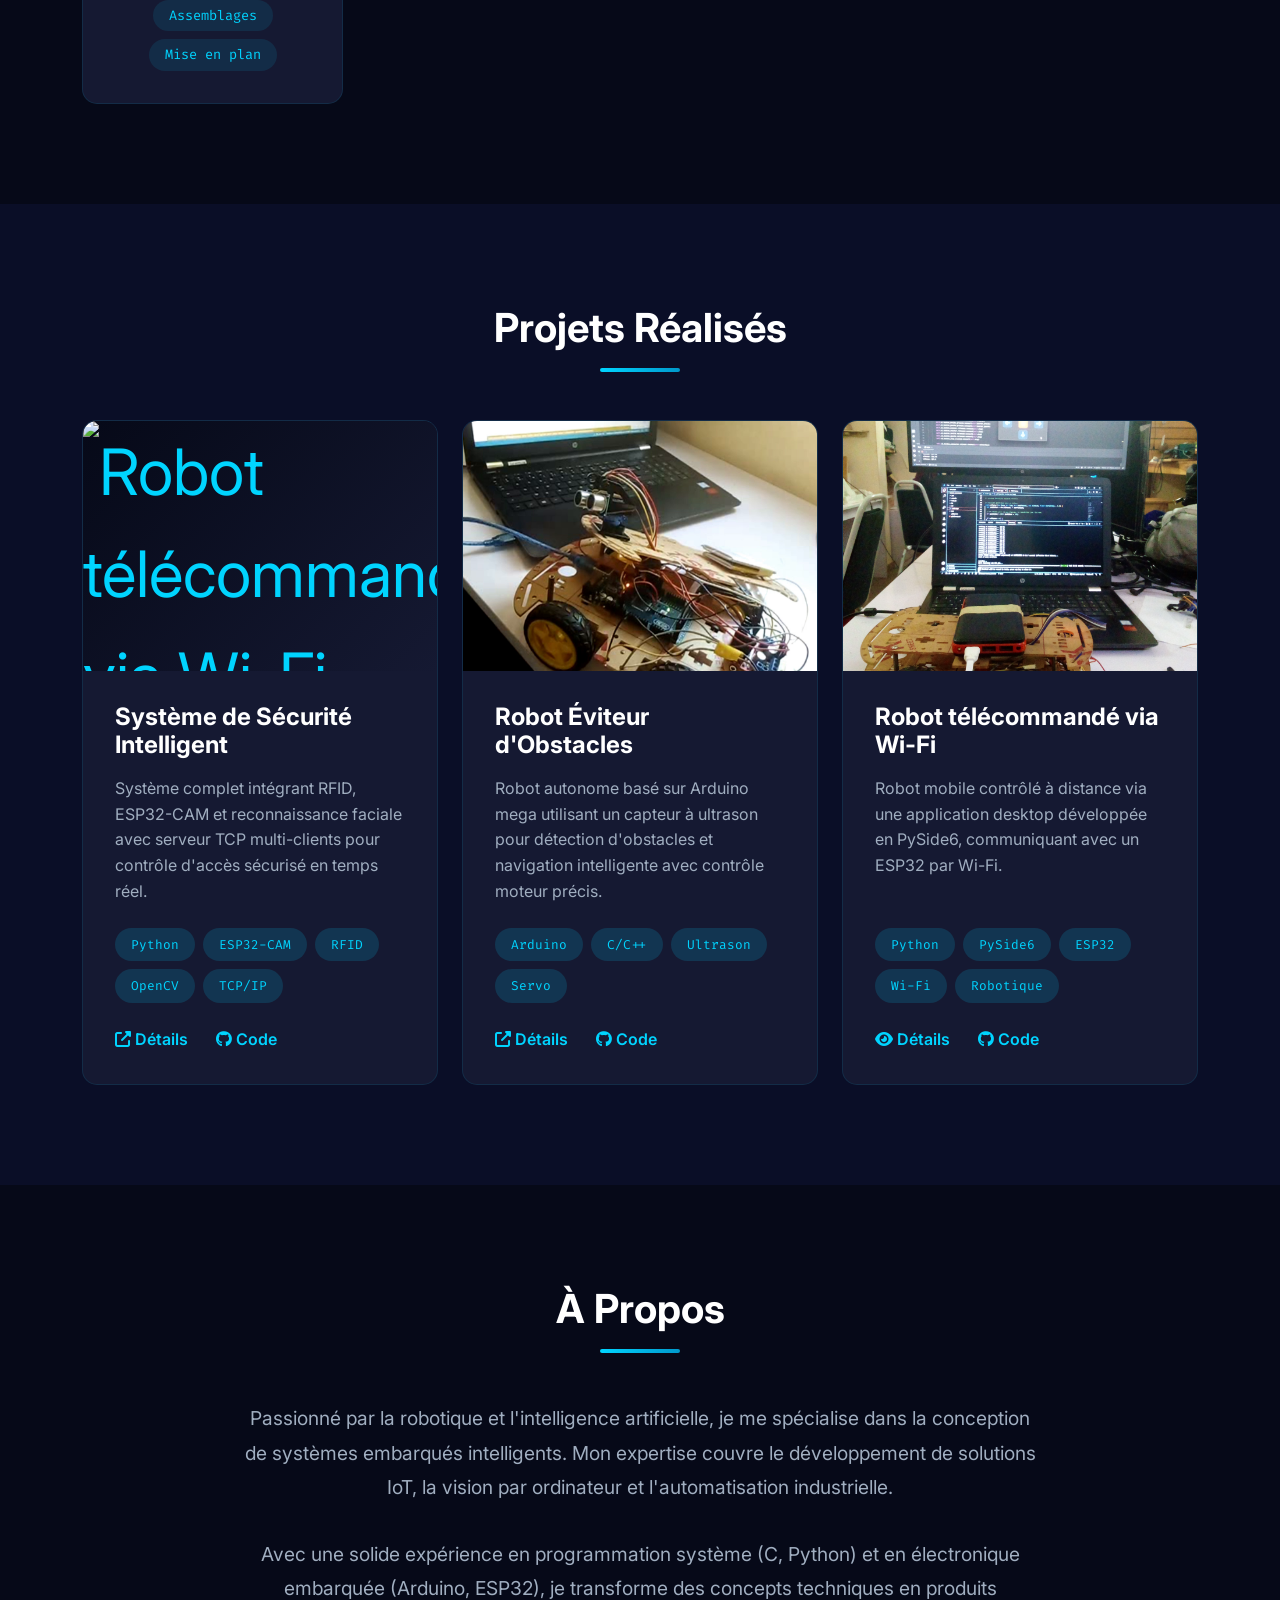
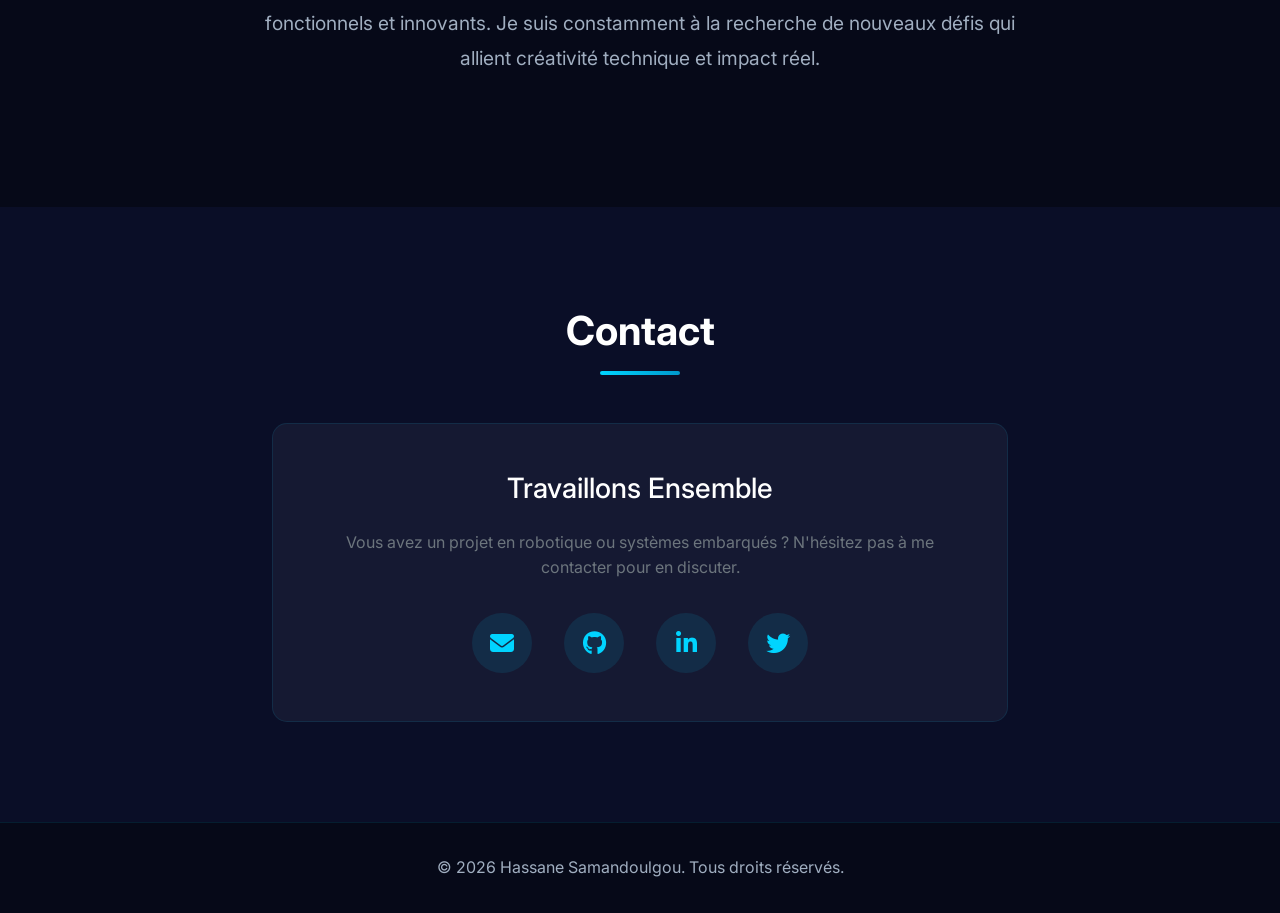
==== commit 3b5b3ce4: "ajout de project robot autonome" ====
--- a/index.html
+++ b/index.html
@@ -168,11 +168,14 @@
         <div class="container">
             <h2 class="section-title fade-in">Projets Réalisés</h2>
             <div class="row g-4">
-                <!-- Project 1 -->
+
+                <!-- Gestion d'access -->
                 <div class="col-lg-4 col-md-6">
                     <div class="project-card fade-in">
                         <div class="project-image">
-                            <i class="fas fa-shield-alt"></i>
+                            <img src="assets/gestion_access/image.png"
+                                alt="Robot télécommandé via Wi-Fi"
+                                class="project-image">
                         </div>
                         <div class="project-content">
                             <h3 class="project-title">Système de Sécurité Intelligent</h3>
@@ -188,23 +191,25 @@
                                 <span class="project-tag">TCP/IP</span>
                             </div>
                             <div class="project-links">
-                                <a href="#"><i class="fas fa-external-link-alt"></i> Détails</a>
-                                <a href="#"><i class="fab fa-github"></i> Code</a>
-                            </div>
-                        </div>
-                    </div>
-                </div>
-
-                <!-- Project 2 -->
+                                <a href="projects/gestion_access.html"><i class="fas fa-external-link-alt"></i> Détails</a>
+                                <a href="https://github.com/SamKader/security_project.git"><i class="fab fa-github"></i> Code</a>
+                            </div>
+                        </div>
+                    </div>
+                </div>
+
+                <!-- robot_autonome -->
                 <div class="col-lg-4 col-md-6">
                     <div class="project-card fade-in">
                         <div class="project-image">
-                            <i class="fas fa-robot"></i>
+                            <img src="assets/robot_autonome/image.png"
+                                    alt="Robot télécommandé via Wi-Fi"
+                                    class="project-image">
                         </div>
                         <div class="project-content">
                             <h3 class="project-title">Robot Éviteur d'Obstacles</h3>
                             <p class="project-description">
-                                Robot autonome basé sur Arduino Uno utilisant des capteurs ultrason pour 
+                                Robot autonome basé sur Arduino mega utilisant un capteur à ultrason pour 
                                 détection d'obstacles et navigation intelligente avec contrôle moteur précis.
                             </p>
                             <div class="project-tags">
@@ -214,8 +219,8 @@
                                 <span class="project-tag">Servo</span>
                             </div>
                             <div class="project-links">
-                                <a href="#"><i class="fas fa-external-link-alt"></i> Détails</a>
-                                <a href="#"><i class="fab fa-github"></i> Code</a>
+                                <a href="projects/robot_autonome.html"><i class="fas fa-external-link-alt"></i> Détails</a>
+                                <a href="https://github.com/SamKader/Robot.git"><i class="fab fa-github"></i> Code</a>
                             </div>
                         </div>
                     </div>
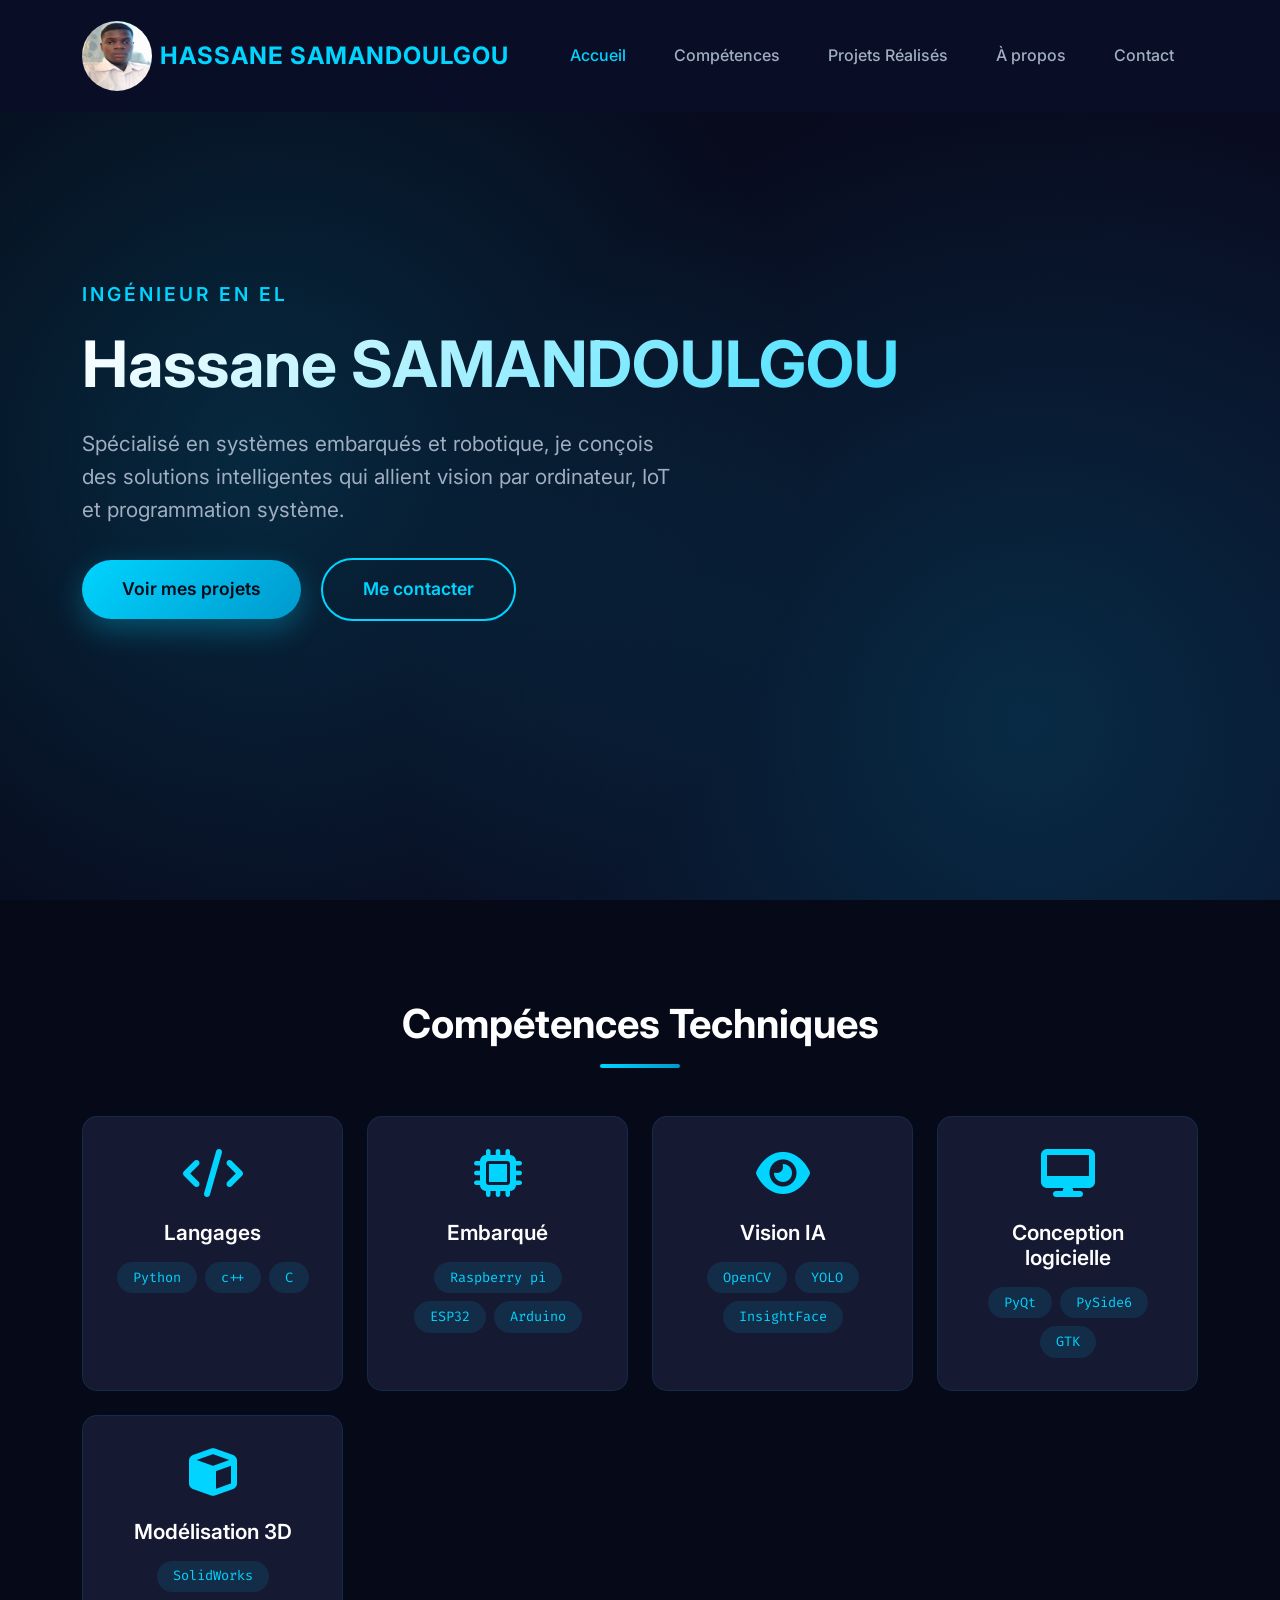
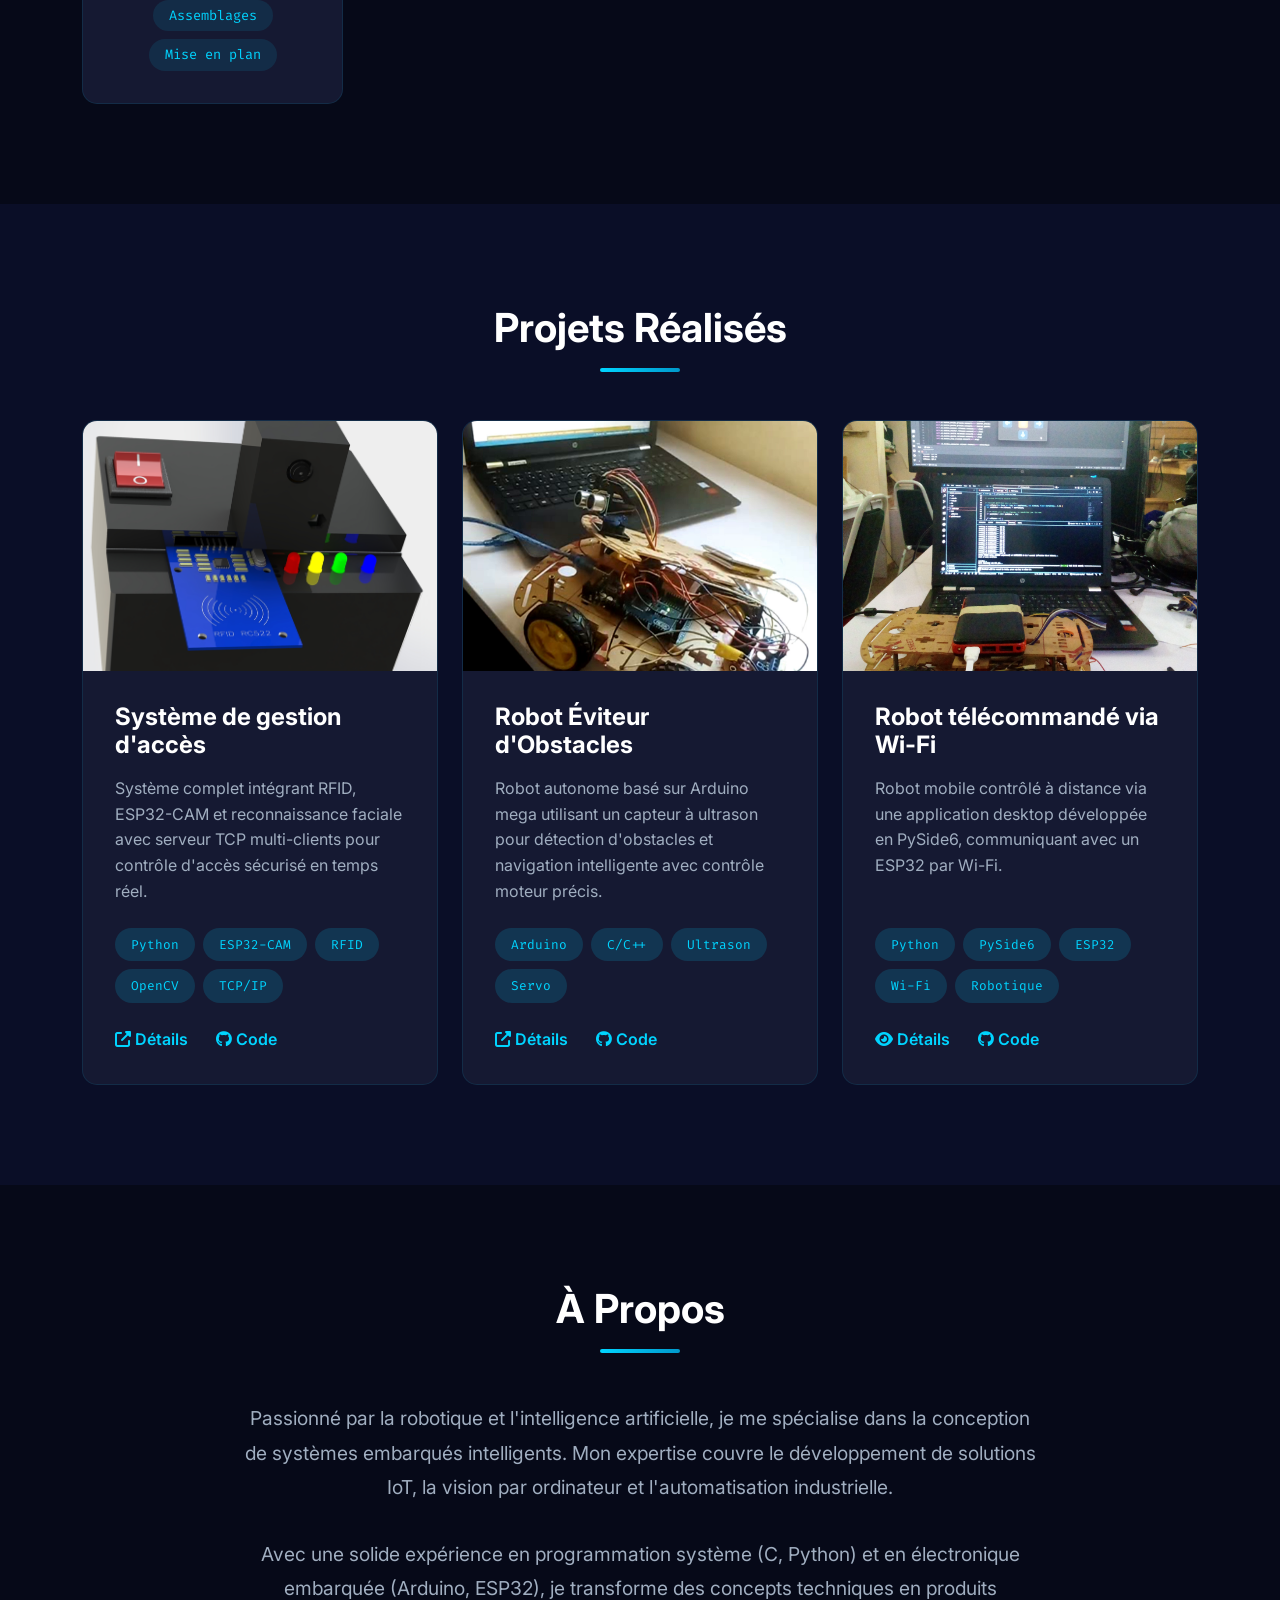
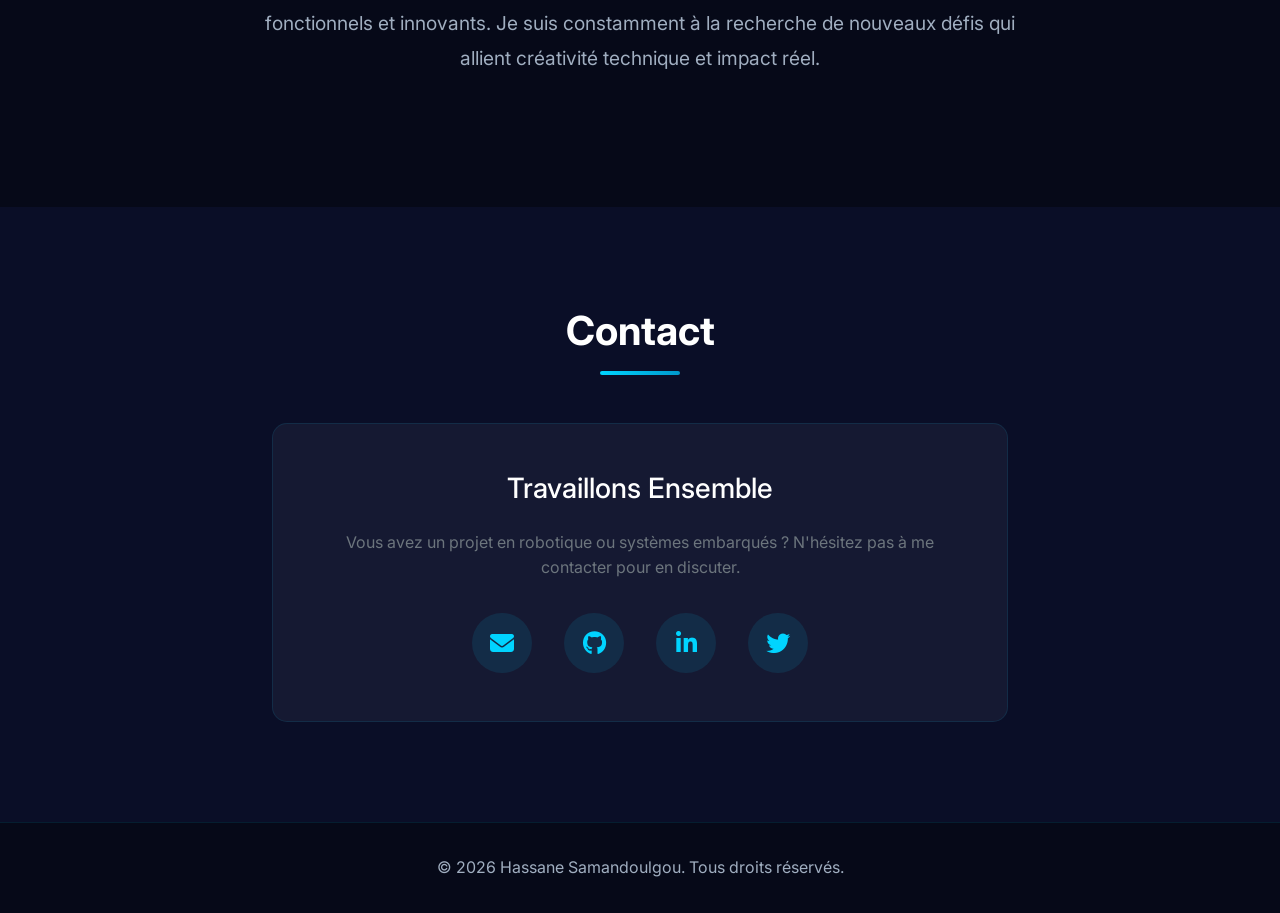
==== commit 33371775: "ajout de project gestion acces" ====
--- a/index.html
+++ b/index.html
@@ -178,7 +178,7 @@
                                 class="project-image">
                         </div>
                         <div class="project-content">
-                            <h3 class="project-title">Système de Sécurité Intelligent</h3>
+                            <h3 class="project-title">Système de gestion d'accès </h3>
                             <p class="project-description">
                                 Système complet intégrant RFID, ESP32-CAM et reconnaissance faciale avec serveur 
                                 TCP multi-clients pour contrôle d'accès sécurisé en temps réel.
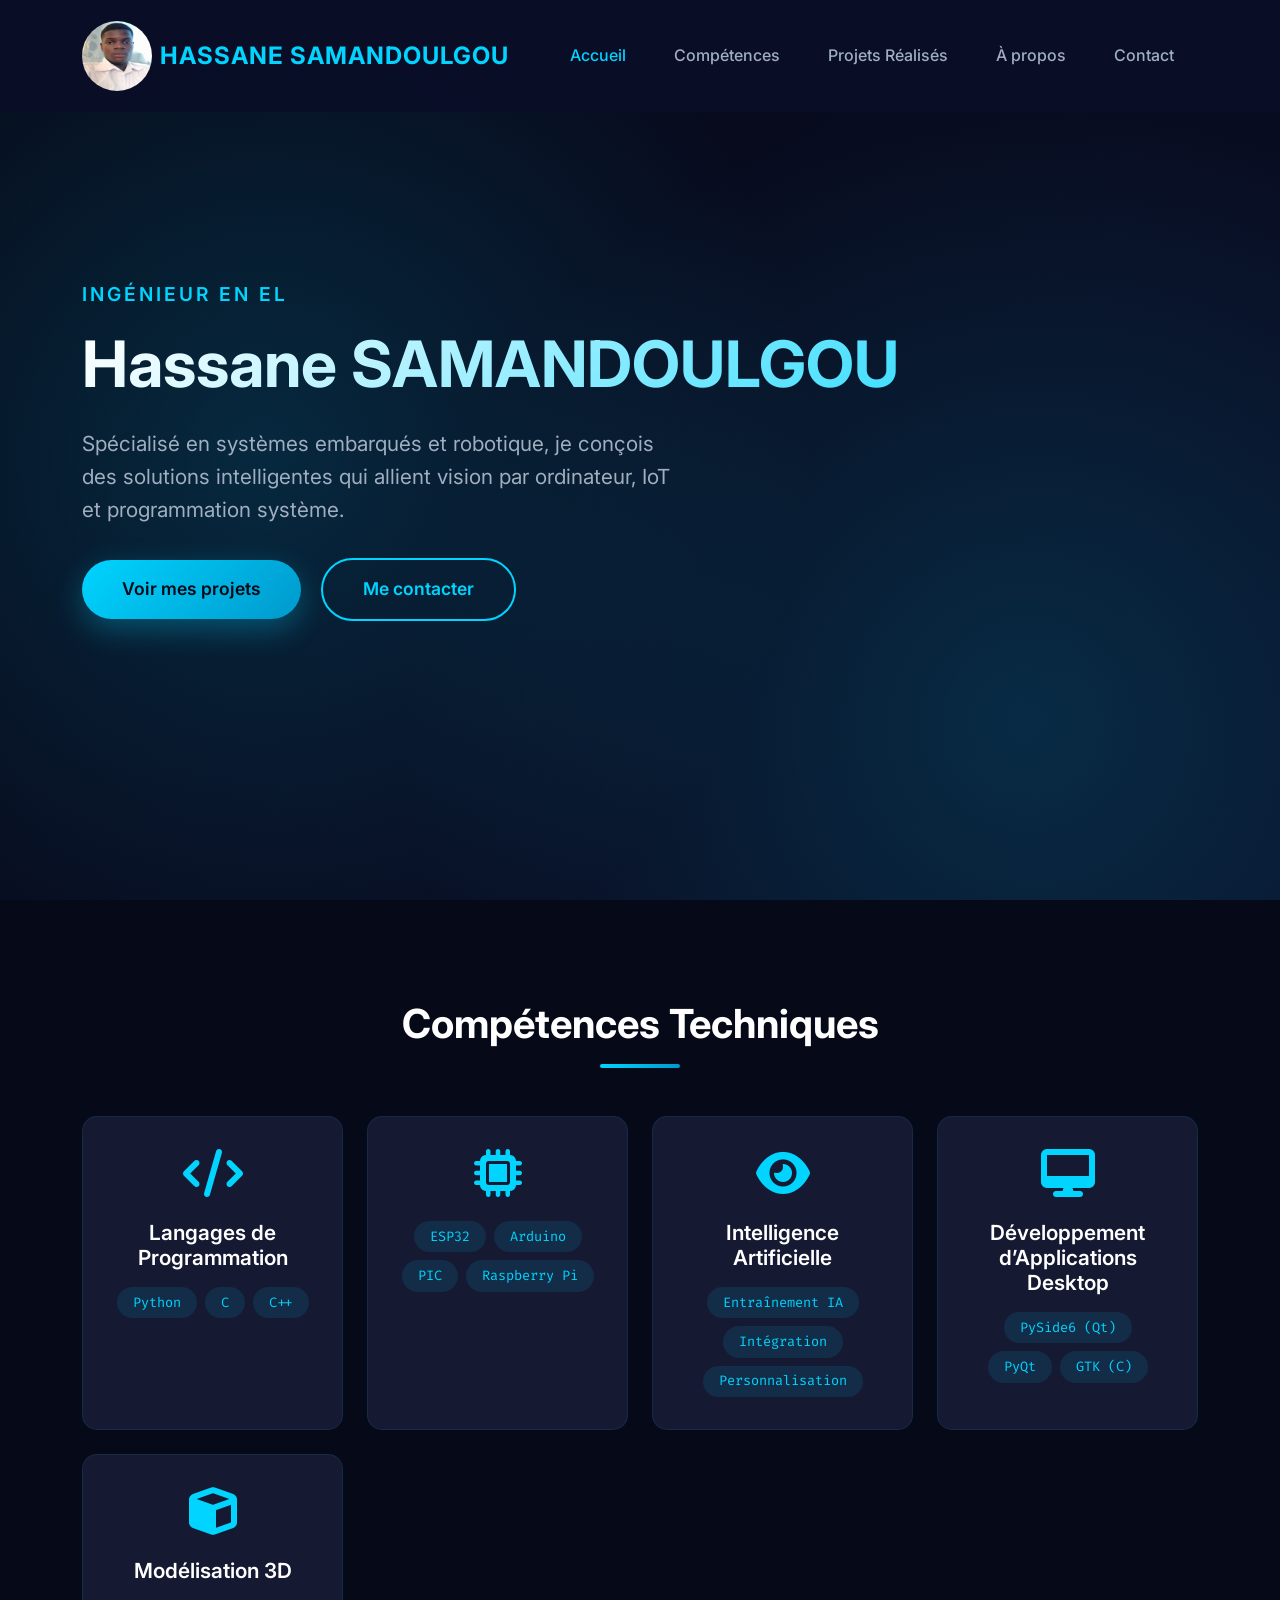
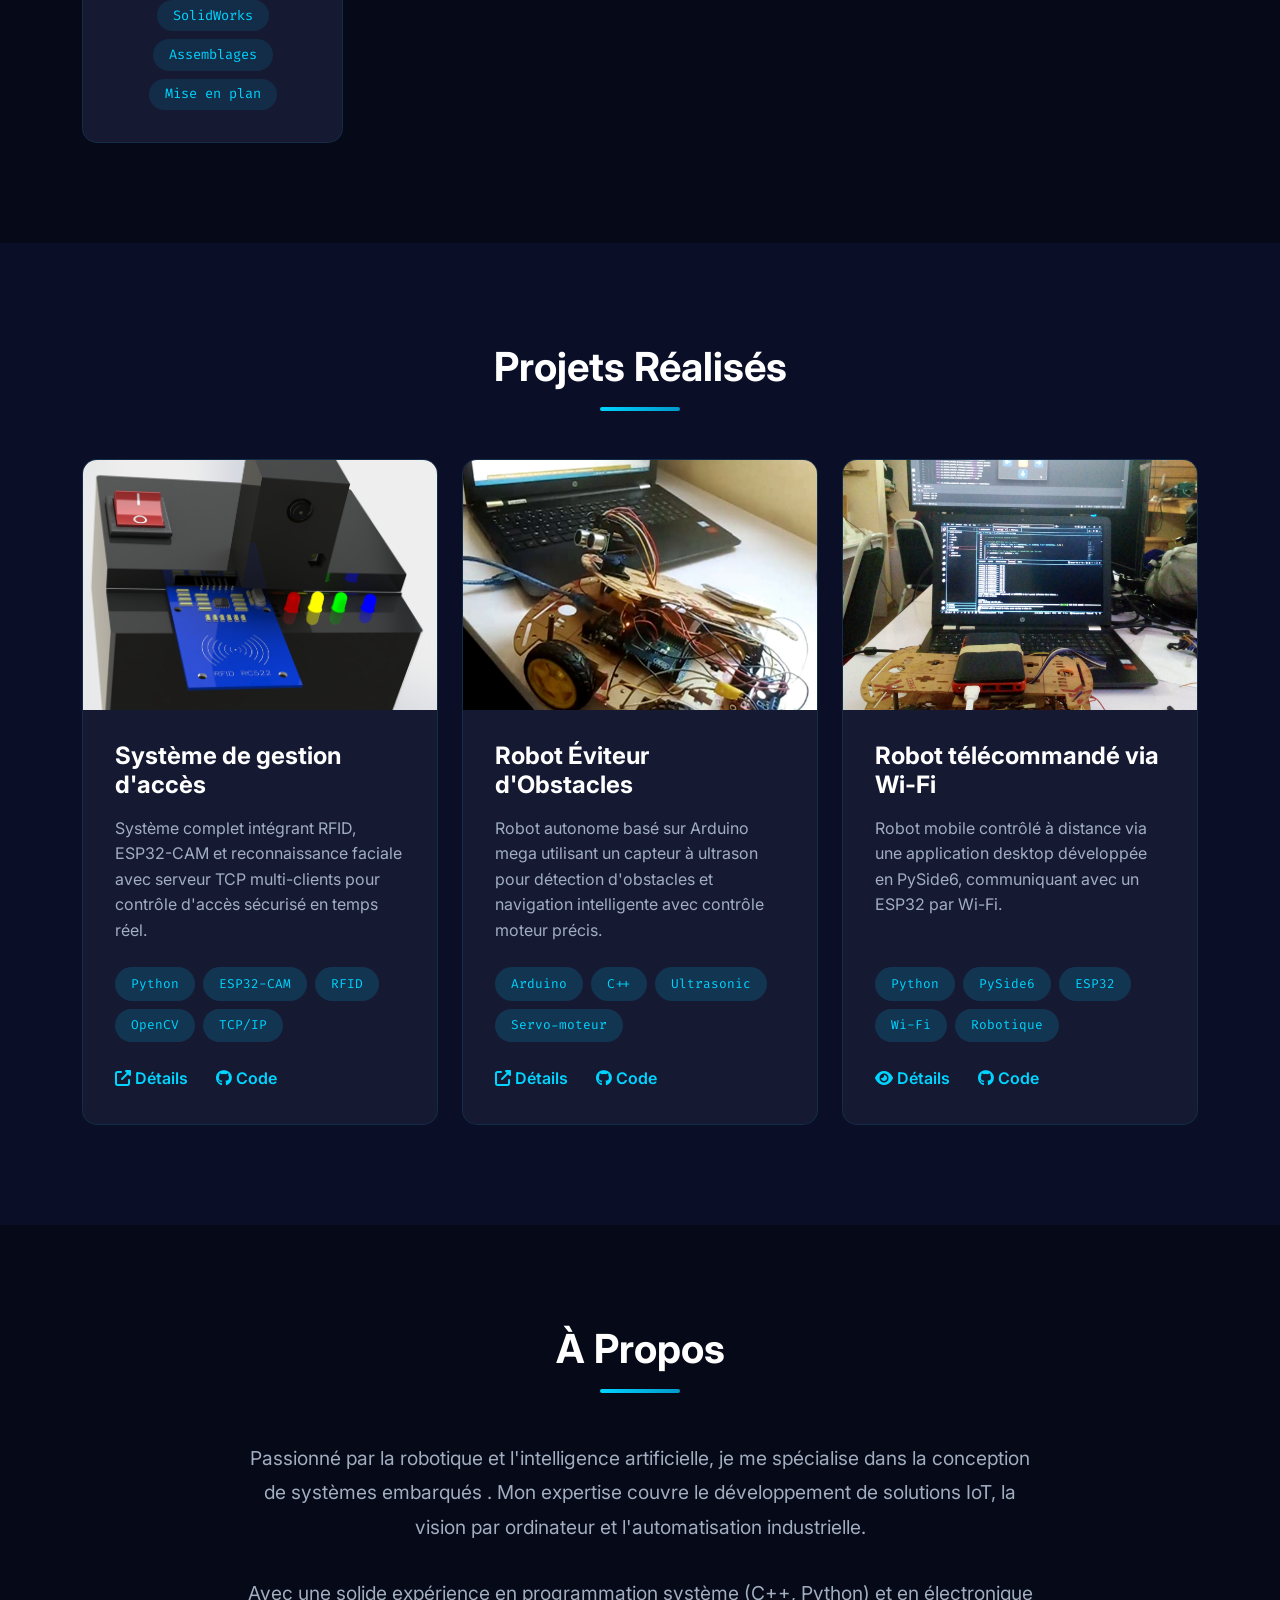
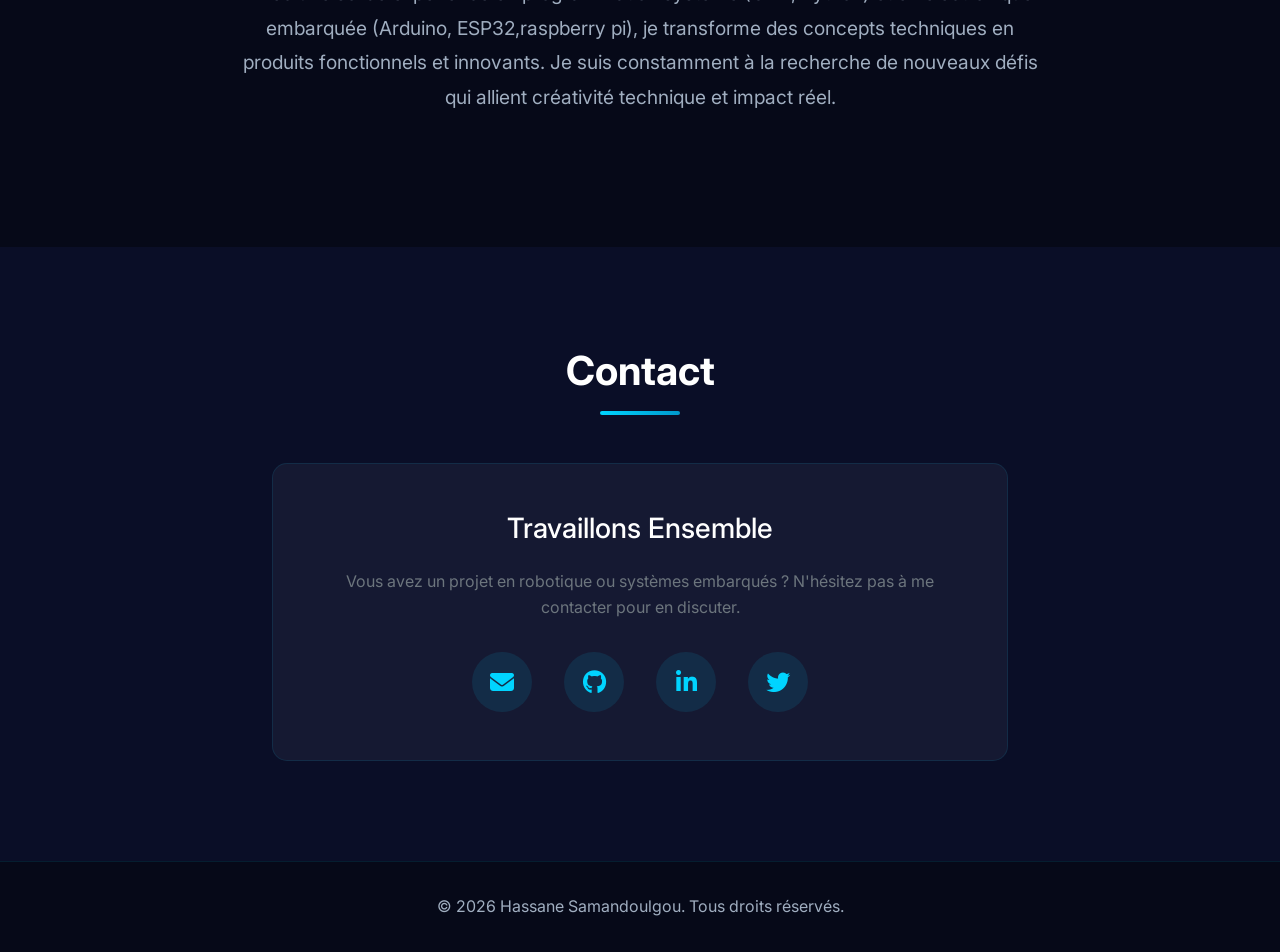
==== commit 893f5ecf: "correction mineur" ====
--- a/index.html
+++ b/index.html
@@ -94,55 +94,53 @@
                 <!-- Langage de programmation -->
                 <div class="col-md-6 col-lg-3">
                     <div class="skill-card fade-in">
-                        <i class="fas fa-code skill-icon"></i>
-                        <h4>Langages</h4>
-                        <div class="skill-tags">
-                            <span class="skill-tag">Python</span>
-                            <span class="skill-tag">c++</span>
-                            <span class="skill-tag">C</span>
-                            
-                        </div>
+                    <i class="fas fa-code skill-icon"></i>
+                    <h4>Langages de Programmation</h4>
+                            <div class="skill-tags">
+                                <span class="skill-tag">Python</span>
+                                <span class="skill-tag">C</span>
+                                <span class="skill-tag">C++</span>
+                            </div>
                     </div>
                 </div>
 
                 <!-- Systeme embarquées -->
                 <div class="col-md-6 col-lg-3">
                     <div class="skill-card fade-in">
-                        <i class="fas fa-microchip skill-icon"></i>
-                        <h4>Embarqué</h4>
+                    <i class="fas fa-microchip skill-icon"></i>
                         <div class="skill-tags">
-                            <span class="skill-tag">Raspberry pi</span>
                             <span class="skill-tag">ESP32</span>
                             <span class="skill-tag">Arduino</span>
-
+                            <span class="skill-tag">PIC</span>
+                            <span class="skill-tag">Raspberry Pi</span>
                         </div>
                     </div>
                 </div>
 
                 <!-- Vision par ordinateur -->
-                <div class="col-md-6 col-lg-3">
-                    <div class="skill-card fade-in">
-                        <i class="fas fa-eye skill-icon"></i>
-                        <h4>Vision IA</h4>
-                        <div class="skill-tags">
-                            <span class="skill-tag">OpenCV</span>
-                            <span class="skill-tag">YOLO</span>
-                            <span class="skill-tag">InsightFace</span>
-                        </div>
-                    </div>
-                </div>
+        <div class="col-md-6 col-lg-3">
+            <div class="skill-card fade-in">
+                <i class="fas fa-eye skill-icon"></i>
+                <h4>Intelligence Artificielle</h4>
+                <div class="skill-tags">
+                    <span class="skill-tag">Entraînement IA</span>
+                    <span class="skill-tag">Intégration</span>
+                    <span class="skill-tag">Personnalisation</span>
+                </div>
+            </div>
+        </div>
+
 
                 <!-- Conception de logiciels bureautiques -->
                 <div class="col-md-6 col-lg-3">
                     <div class="skill-card fade-in">
                         <i class="fas fa-desktop skill-icon"></i>
-
-                        <h4>Conception logicielle</h4>
-                        <div class="skill-tags">
-                            <span class="skill-tag">PyQt</span>
-                            <span class="skill-tag">PySide6</span>
-                            <span class="skill-tag">GTK</span>
-                        </div>
+                    <h4>Développement d’Applications Desktop</h4>
+                            <div class="skill-tags">
+                                <span class="skill-tag">PySide6 (Qt)</span>
+                                <span class="skill-tag">PyQt</span>
+                                <span class="skill-tag">GTK (C)</span>
+                            </div>
                     </div>
                 </div>
 
@@ -214,9 +212,9 @@
                             </p>
                             <div class="project-tags">
                                 <span class="project-tag">Arduino</span>
-                                <span class="project-tag">C/C++</span>
-                                <span class="project-tag">Ultrason</span>
-                                <span class="project-tag">Servo</span>
+                                <span class="project-tag">C++</span>
+                                <span class="project-tag">Ultrasonic</span>
+                                <span class="project-tag">Servo-moteur</span>
                             </div>
                             <div class="project-links">
                                 <a href="projects/robot_autonome.html"><i class="fas fa-external-link-alt"></i> Détails</a>
@@ -269,12 +267,12 @@
             <div class="about-content fade-in">
                 <p class="about-text">
                     Passionné par la robotique et l'intelligence artificielle, je me spécialise dans la conception 
-                    de systèmes embarqués intelligents. Mon expertise couvre le développement de solutions IoT, 
+                    de systèmes embarqués . Mon expertise couvre le développement de solutions IoT, 
                     la vision par ordinateur et l'automatisation industrielle.
                 </p>
                 <p class="about-text">
-                    Avec une solide expérience en programmation système (C, Python) et en électronique embarquée 
-                    (Arduino, ESP32), je transforme des concepts techniques en produits fonctionnels et innovants. 
+                    Avec une solide expérience en programmation système (C++, Python) et en électronique embarquée 
+                    (Arduino, ESP32,raspberry pi), je transforme des concepts techniques en produits fonctionnels et innovants. 
                     Je suis constamment à la recherche de nouveaux défis qui allient créativité technique et impact réel.
                 </p>
             </div>
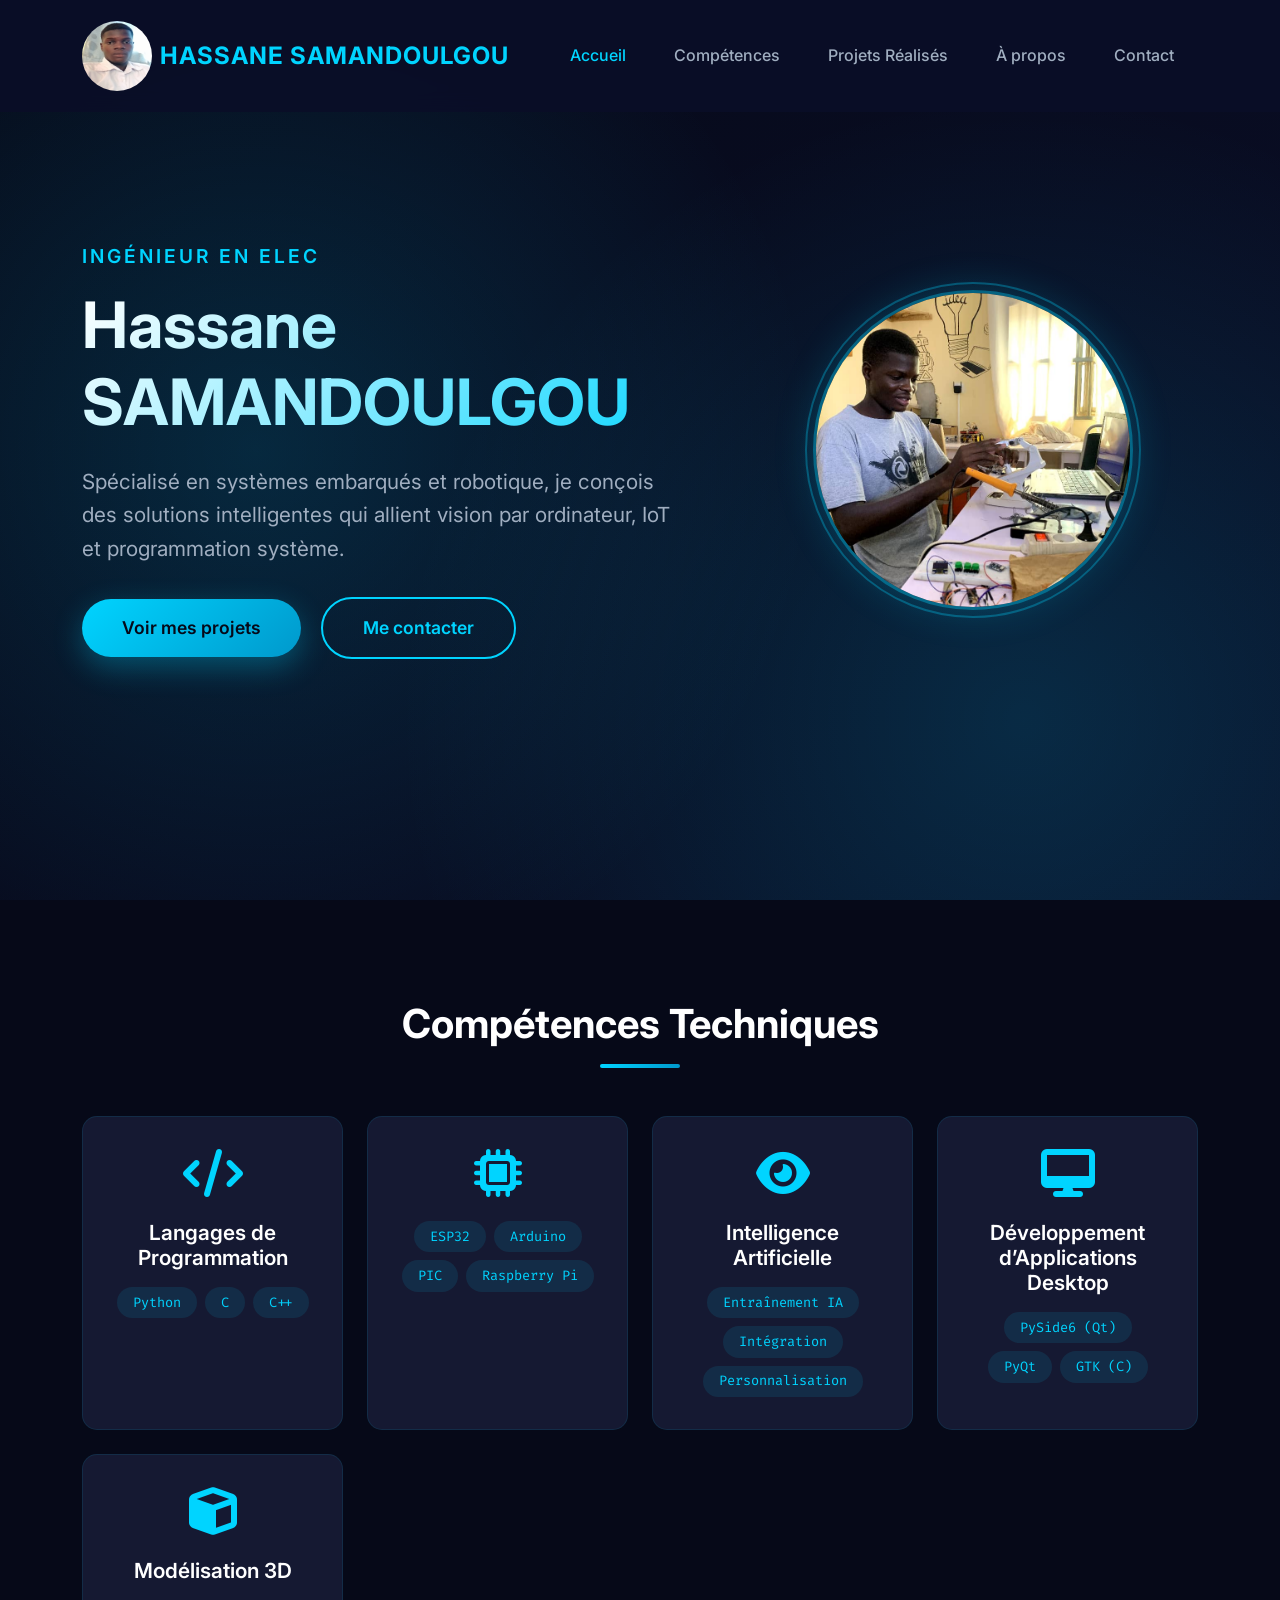
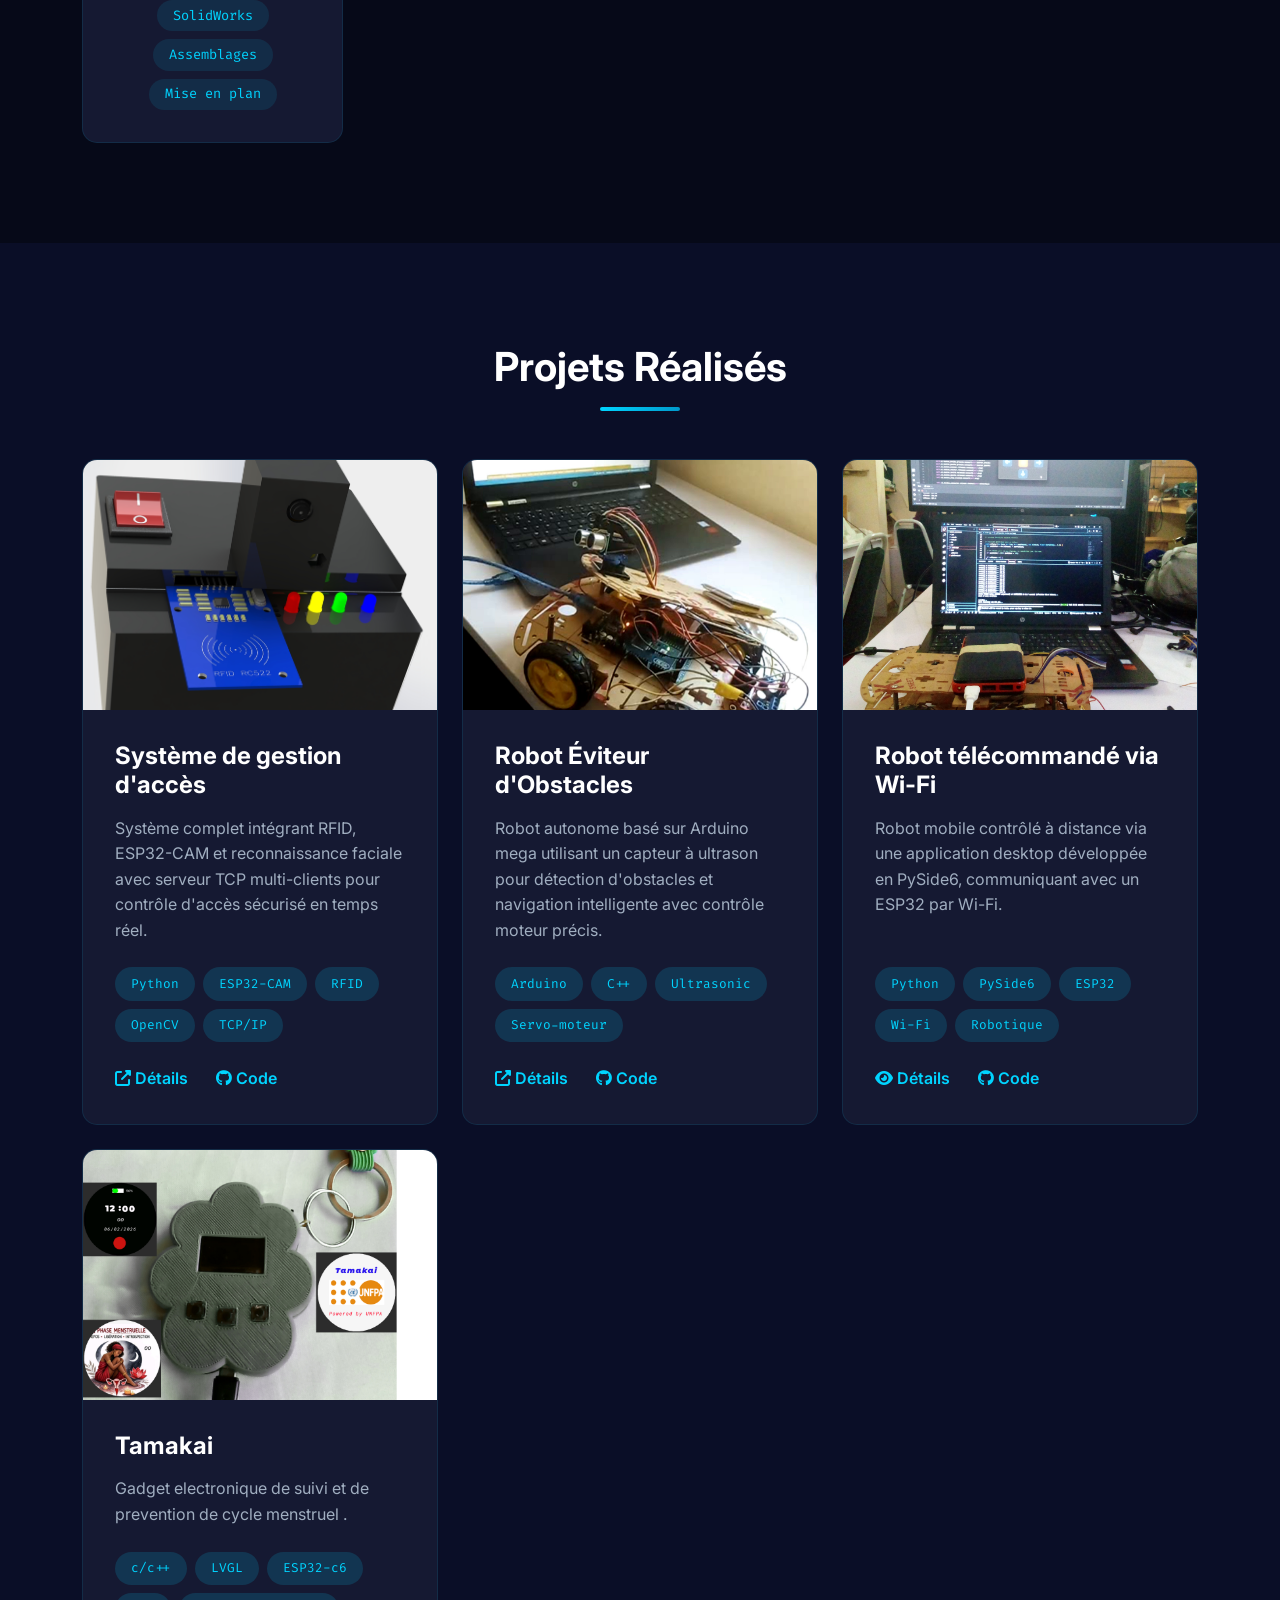
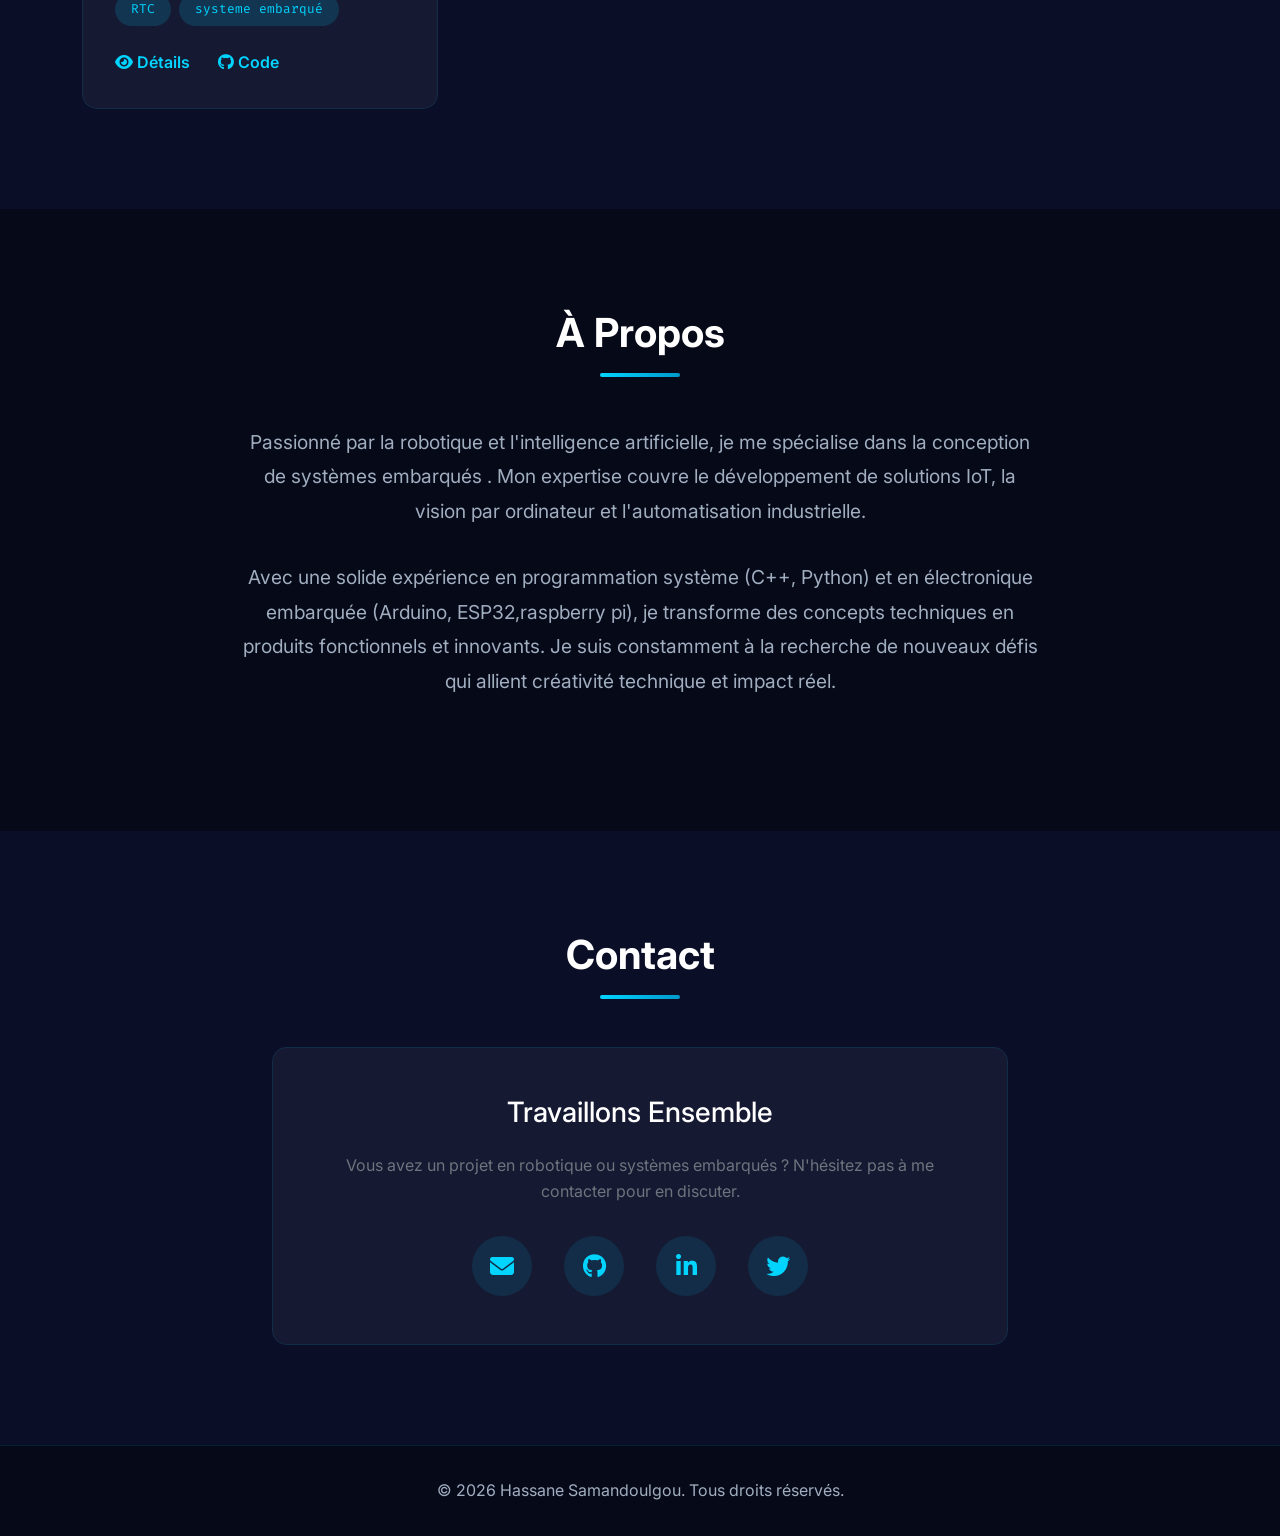
==== commit 44a7b218: "ajout du projet tamakai" ====
--- a/index.html
+++ b/index.html
@@ -62,26 +62,38 @@
         </div>
     </nav>
 
-    <!-- ===== HERO SECTION ===== -->
-    <section id="hero">
-        <div class="hero-bg"></div>
-        <div class="container">
-            <div class="row align-items-center">
-                <div class="col-lg-12 hero-content">
-                    <p class="hero-subtitle fade-in">Ingénieur en Electronique et Informatique industrielle</p>
-                    <h1 class="hero-title fade-in">Hassane SAMANDOULGOU</h1>
-                    <p class="hero-description fade-in">
-                        Spécialisé en systèmes embarqués et robotique, je conçois des solutions intelligentes 
-                        qui allient vision par ordinateur, IoT et programmation système.
-                    </p>
-                    <div class="fade-in">
-                        <a href="#projects" class="btn btn-primary-custom me-3">Voir mes projets</a>
-                        <a href="#contact" class="btn btn-outline-custom">Me contacter</a>
-                    </div>
-                </div>
-            </div>
-        </div>
-    </section>
+<!-- ===== HERO SECTION ===== -->
+<section id="hero">
+    <div class="hero-bg"></div>
+    <div class="container">
+        <div class="row align-items-center">
+
+            <!-- Texte à gauche -->
+            <div class="col-lg-7 hero-content">
+                <p class="hero-subtitle fade-in">Ingénieur en Electronique et Informatique industrielle</p>
+                <h1 class="hero-title fade-in">Hassane SAMANDOULGOU</h1>
+                <p class="hero-description fade-in">
+                    Spécialisé en systèmes embarqués et robotique, je conçois des solutions intelligentes 
+                    qui allient vision par ordinateur, IoT et programmation système.
+                </p>
+                <div class="fade-in">
+                    <a href="#projects" class="btn btn-primary-custom me-3">Voir mes projets</a>
+                    <a href="#contact" class="btn btn-outline-custom">Me contacter</a>
+                </div>
+            </div>
+
+            <!-- Photo à droite -->
+            <div class="col-lg-5 text-center fade-in">
+                <div class="hero-photo-wrapper">
+                    <img src="assets/images/profile/profile.jpg"
+                         alt="Hassane Samandoulgou"
+                         class="hero-photo">
+                </div>
+            </div>
+
+        </div>
+    </div>
+</section>
 
     <!-- ===== SKILLS SECTION ===== -->
     <section id="skills">
@@ -256,9 +268,44 @@
                                 </div>
                             </div>
                         </div>
+                <!-- Tamakai -->
+                <div class="col-lg-4 col-md-6">
+                    <div class="project-card fade-in">
+                                <img src="assets/tamakai/affiche.png"
+                                    alt="image du gadget"
+                                    class="project-image">
+                                <div class="project-content">
+                                    <h3 class="project-title">Tamakai</h3>
+                                    <p class="project-description">
+                                        Gadget electronique de suivi et de prevention de cycle menstruel .
+                                    </p>
+                                    <div class="project-tags">
+                                        <span class="project-tag">c/c++</span>
+                                        <span class="project-tag">LVGL</span>
+                                        <span class="project-tag">ESP32-c6</span>
+                                        <span class="project-tag">RTC</span>
+                                        <span class="project-tag">systeme embarqué</span>
+                                    </div>
+                                    <div class="project-links">
+                                        <a href="projects/tamakai.html">
+                                            <i class="fas fa-eye"></i> Détails
+                                        </a>
+                                        <a href="https://github.com/SamKader/Tamakai.git"
+                                        target="_blank" rel="noopener noreferrer">
+                                            <i class="fab fa-github"></i> Code
+                                        </a>
+                                    </div>
+                                </div>
+                            </div>
+                        </div>
                             </div>
                         </div>
                     </section>
+                            </div>
+                        </div>
+                    </section>
+
+
 
     <!-- ===== ABOUT SECTION ===== -->
     <section id="about">
--- a/assets/css/style.css
+++ b/assets/css/style.css
@@ -86,6 +86,54 @@
         }
 
         /* ===== HERO SECTION ===== */
+        
+        .hero-photo-wrapper {
+            position: relative;
+            display: inline-block;
+        }
+
+        /* Cercle lumineux derrière la photo */
+        .hero-photo-wrapper::before {
+            content: '';
+            position: absolute;
+            width: 110%; height: 110%;
+            top: -5%; left: -5%;
+            border-radius: 50%;
+            background: radial-gradient(circle, rgba(0, 212, 255, 0.15) 0%, transparent 70%);
+            animation: pulse 4s ease-in-out infinite;
+        }
+
+        /* Anneau décoratif */
+        .hero-photo-wrapper::after {
+            content: '';
+            position: absolute;
+            width: 105%; height: 105%;
+            top: -2.5%; left: -2.5%;
+            border-radius: 50%;
+            border: 2px solid rgba(0, 212, 255, 0.3);
+            animation: rotate 12s linear infinite;
+        }
+
+        @keyframes rotate {
+            from { transform: rotate(0deg); }
+            to   { transform: rotate(360deg); }
+        }
+
+        @keyframes pulse {
+            0%, 100% { transform: scale(1); opacity: 0.6; }
+            50%       { transform: scale(1.05); opacity: 1; }
+        }
+
+        .hero-photo {
+            width: 320px;
+            height: 320px;
+            border-radius: 50%;
+            object-fit: cover;
+            border: 3px solid rgba(0, 212, 255, 0.4);
+            box-shadow: 0 0 40px rgba(0, 212, 255, 0.2);
+            position: relative;
+            z-index: 1;
+        }
         #hero {
             min-height: 100vh;
             display: flex;
@@ -473,6 +521,13 @@
         text-align: center;
     }
 
+    .hero-photo { width: 220px; height: 220px; }
+    .col-lg-5 { margin-top: 2.5rem; }
+    
+
+    .hero-photo { width: 180px; height: 180px; }
+    
+
     /* ===== Sections ===== */
     section {
         padding: 40px 0.8rem;
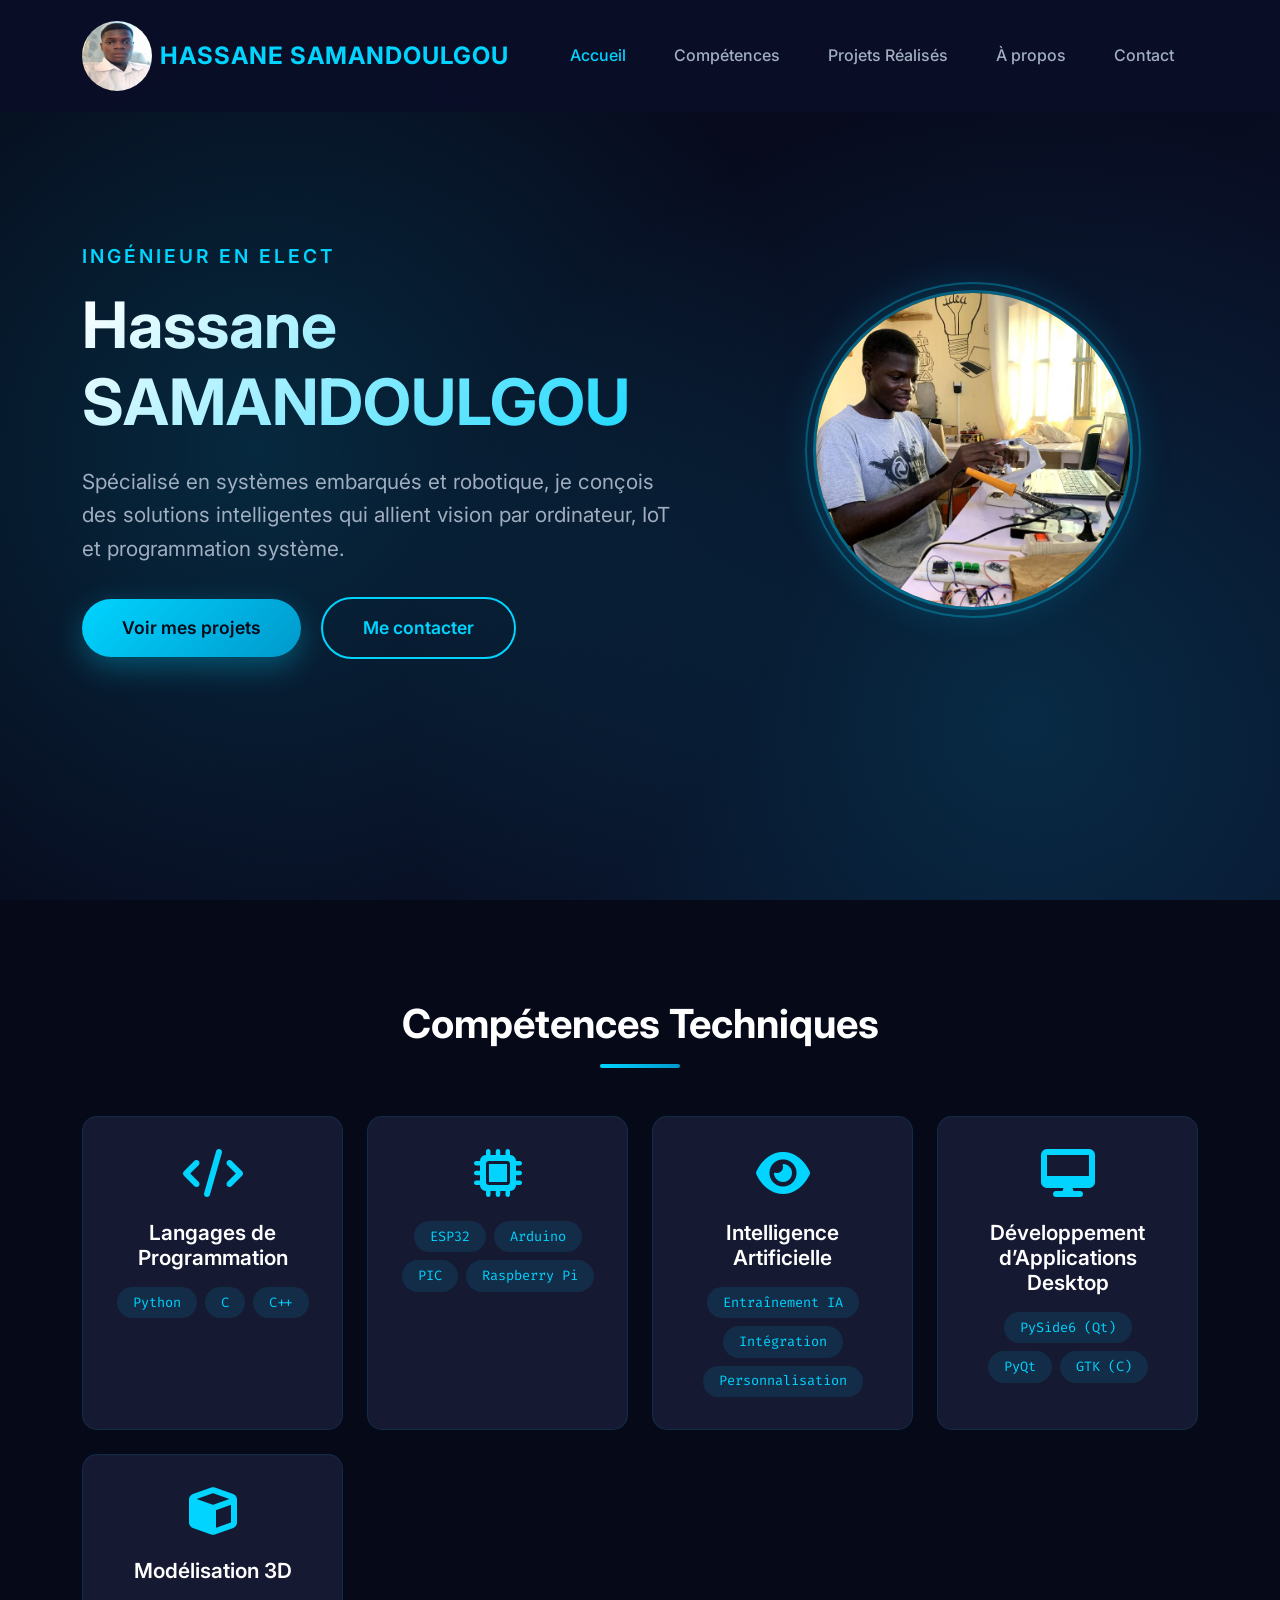
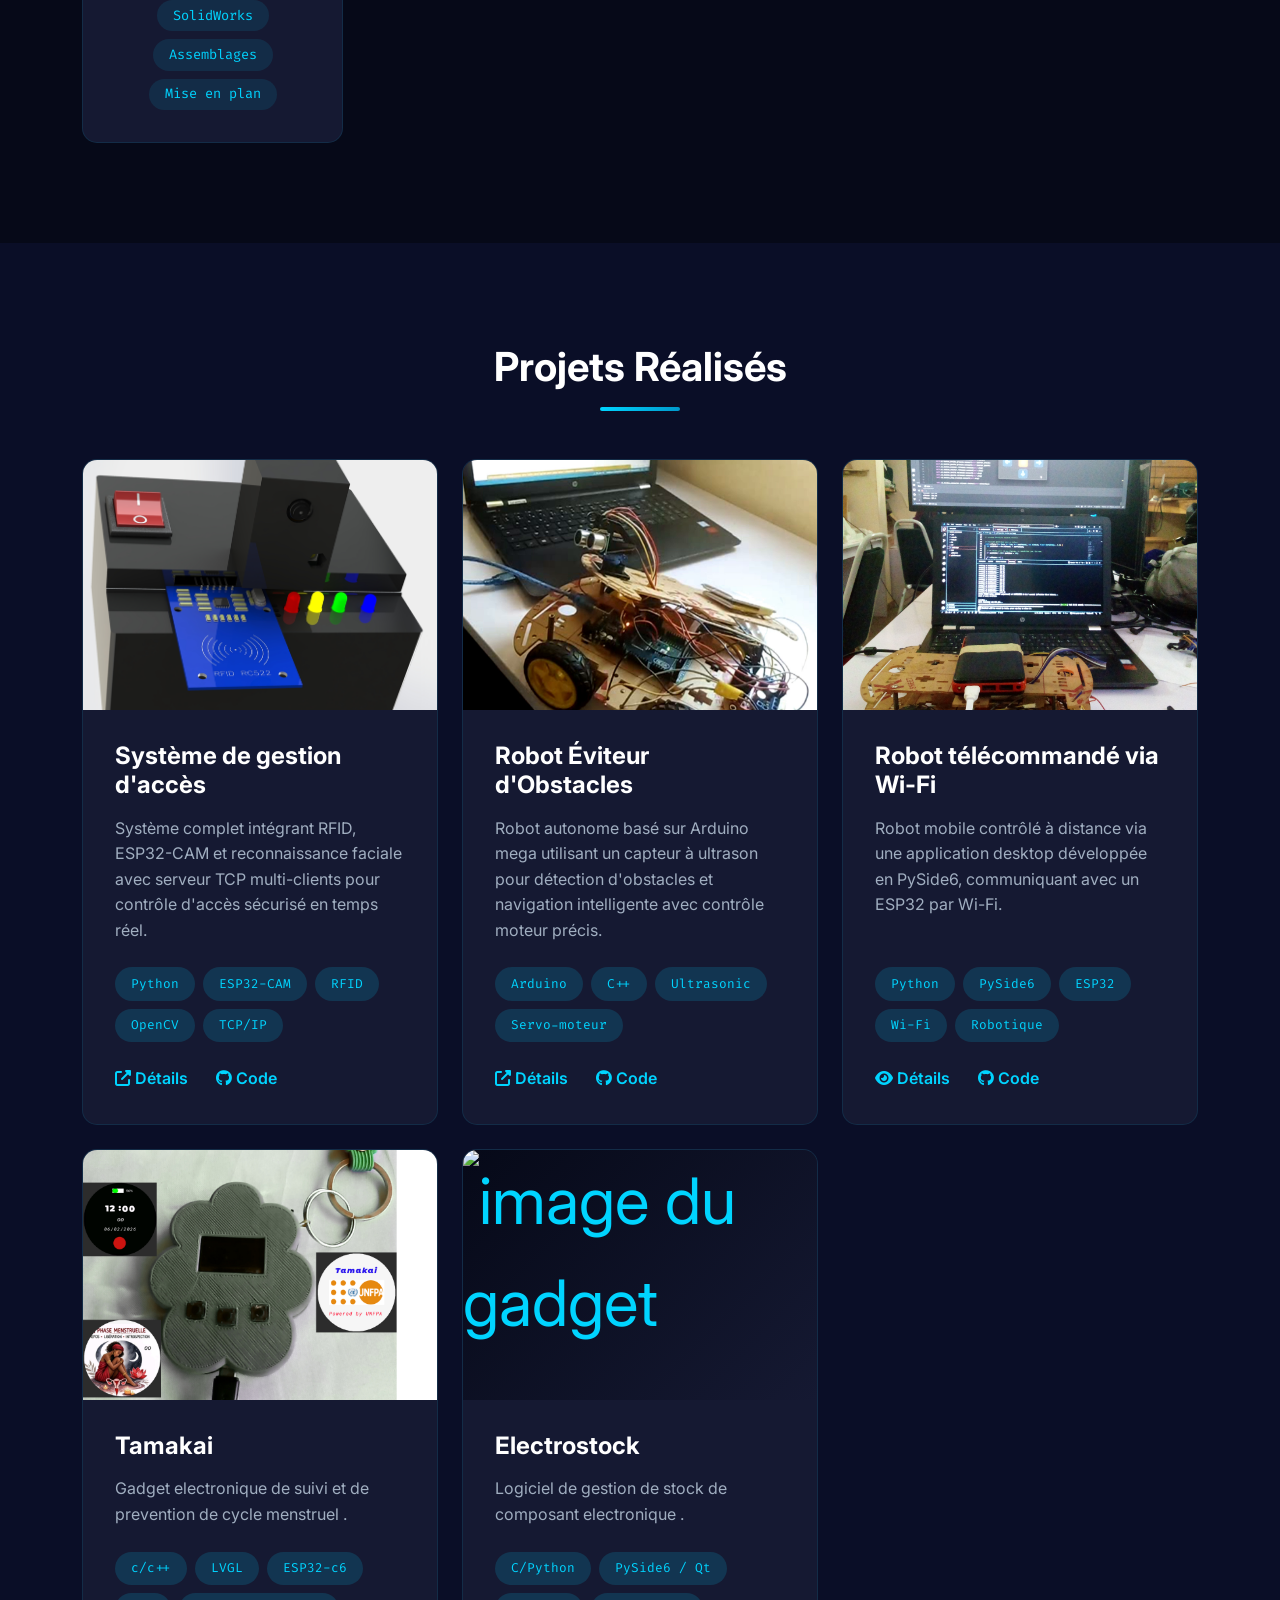
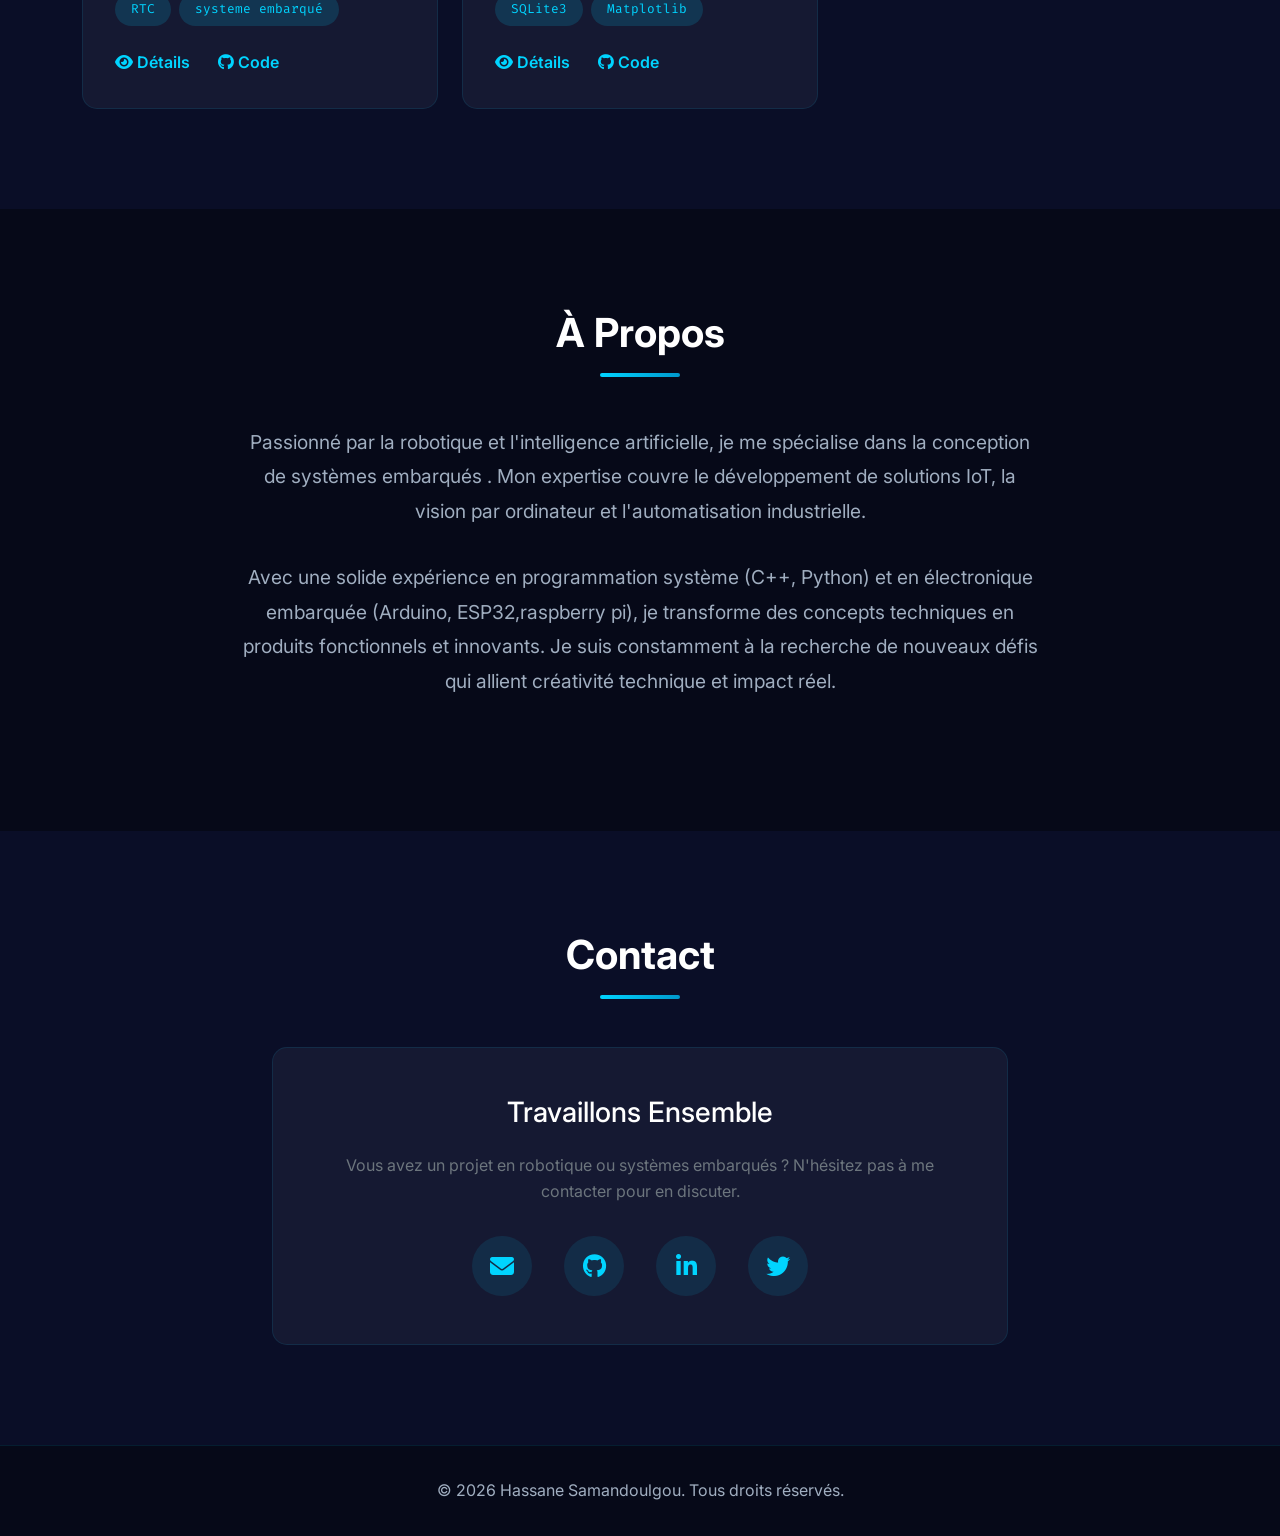
==== commit d501ee4c: "ajout de electrostock" ====
--- a/index.html
+++ b/index.html
@@ -298,6 +298,37 @@
                                 </div>
                             </div>
                         </div>
+
+                <!-- electrostock -->
+                <div class="col-lg-4 col-md-6">
+                    <div class="project-card fade-in">
+                                <img src="assets/electrostock/plashscreen.png"
+                                    alt="image du gadget"
+                                    class="project-image">
+                                <div class="project-content">
+                                    <h3 class="project-title">Electrostock</h3>
+                                    <p class="project-description">
+                                        Logiciel de gestion de stock de composant electronique .
+                                    </p>
+                                    <div class="project-tags">
+                                        <span class="project-tag">C/Python</span>
+                                        <span class="project-tag">PySide6 / Qt</span>
+                                        <span class="project-tag">SQLite3</span>
+                                        <span class="project-tag">Matplotlib </span>
+                                    </div>
+                                    <div class="project-links">
+                                        <a href="projects/electrostock.html">
+                                            <i class="fas fa-eye"></i> Détails
+                                        </a>
+                                        <a href="https://github.com/SamKader/elecstock.git"
+                                        target="_blank" rel="noopener noreferrer">
+                                            <i class="fab fa-github"></i> Code
+                                        </a>
+                                    </div>
+                                </div>
+                            </div>
+                        </div>
+
                             </div>
                         </div>
                     </section>
